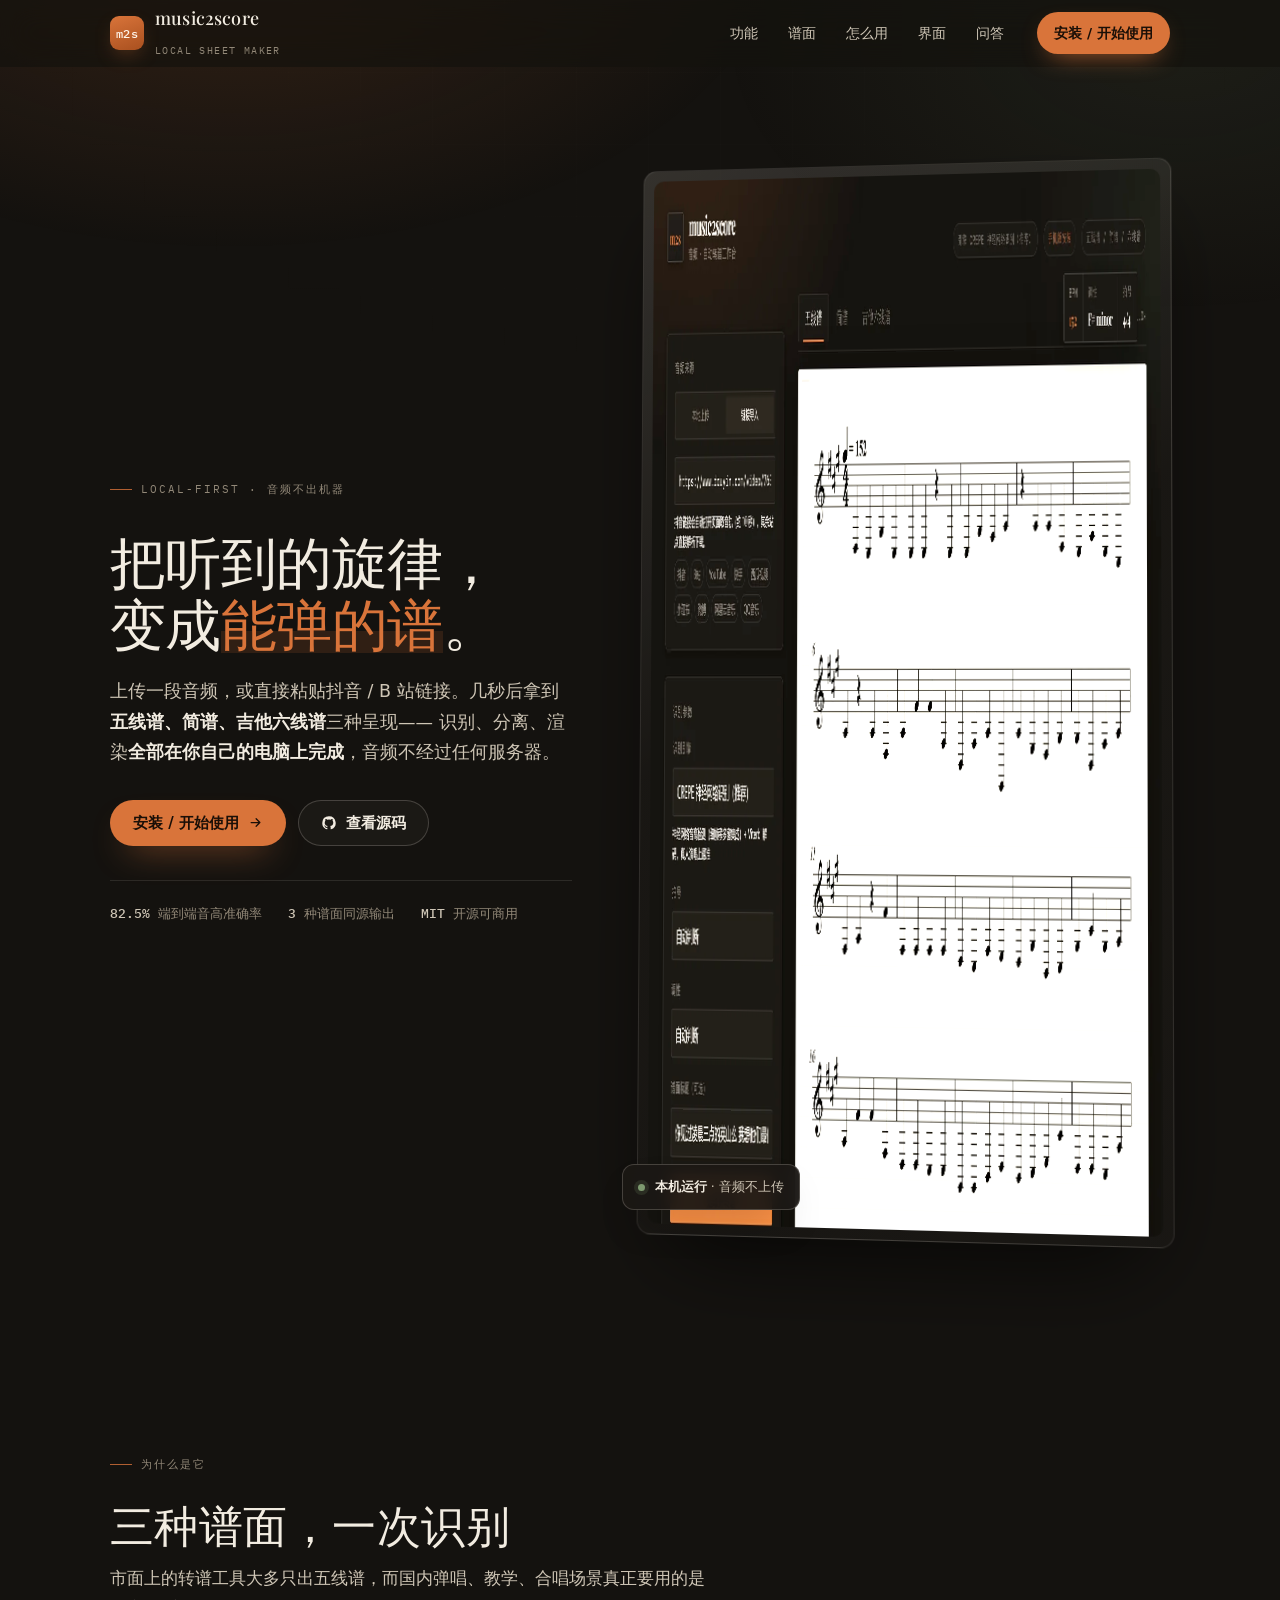
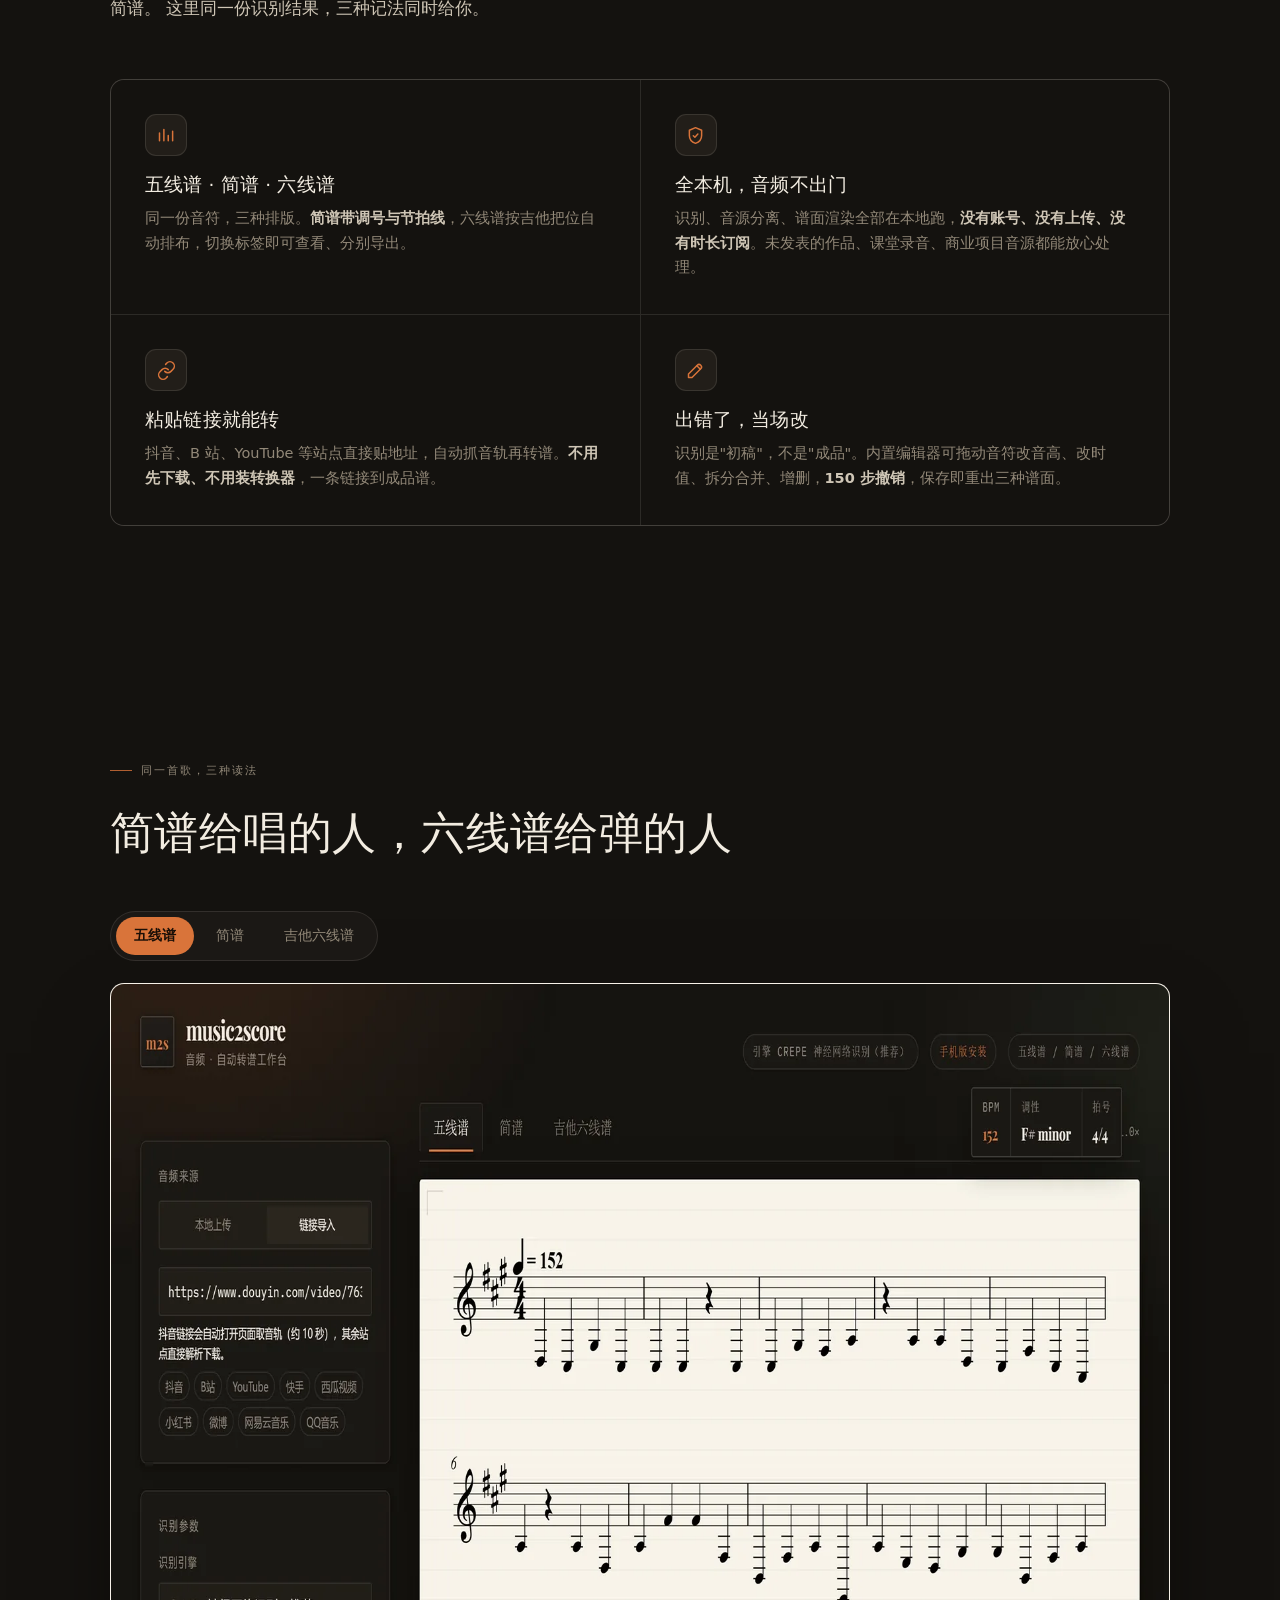
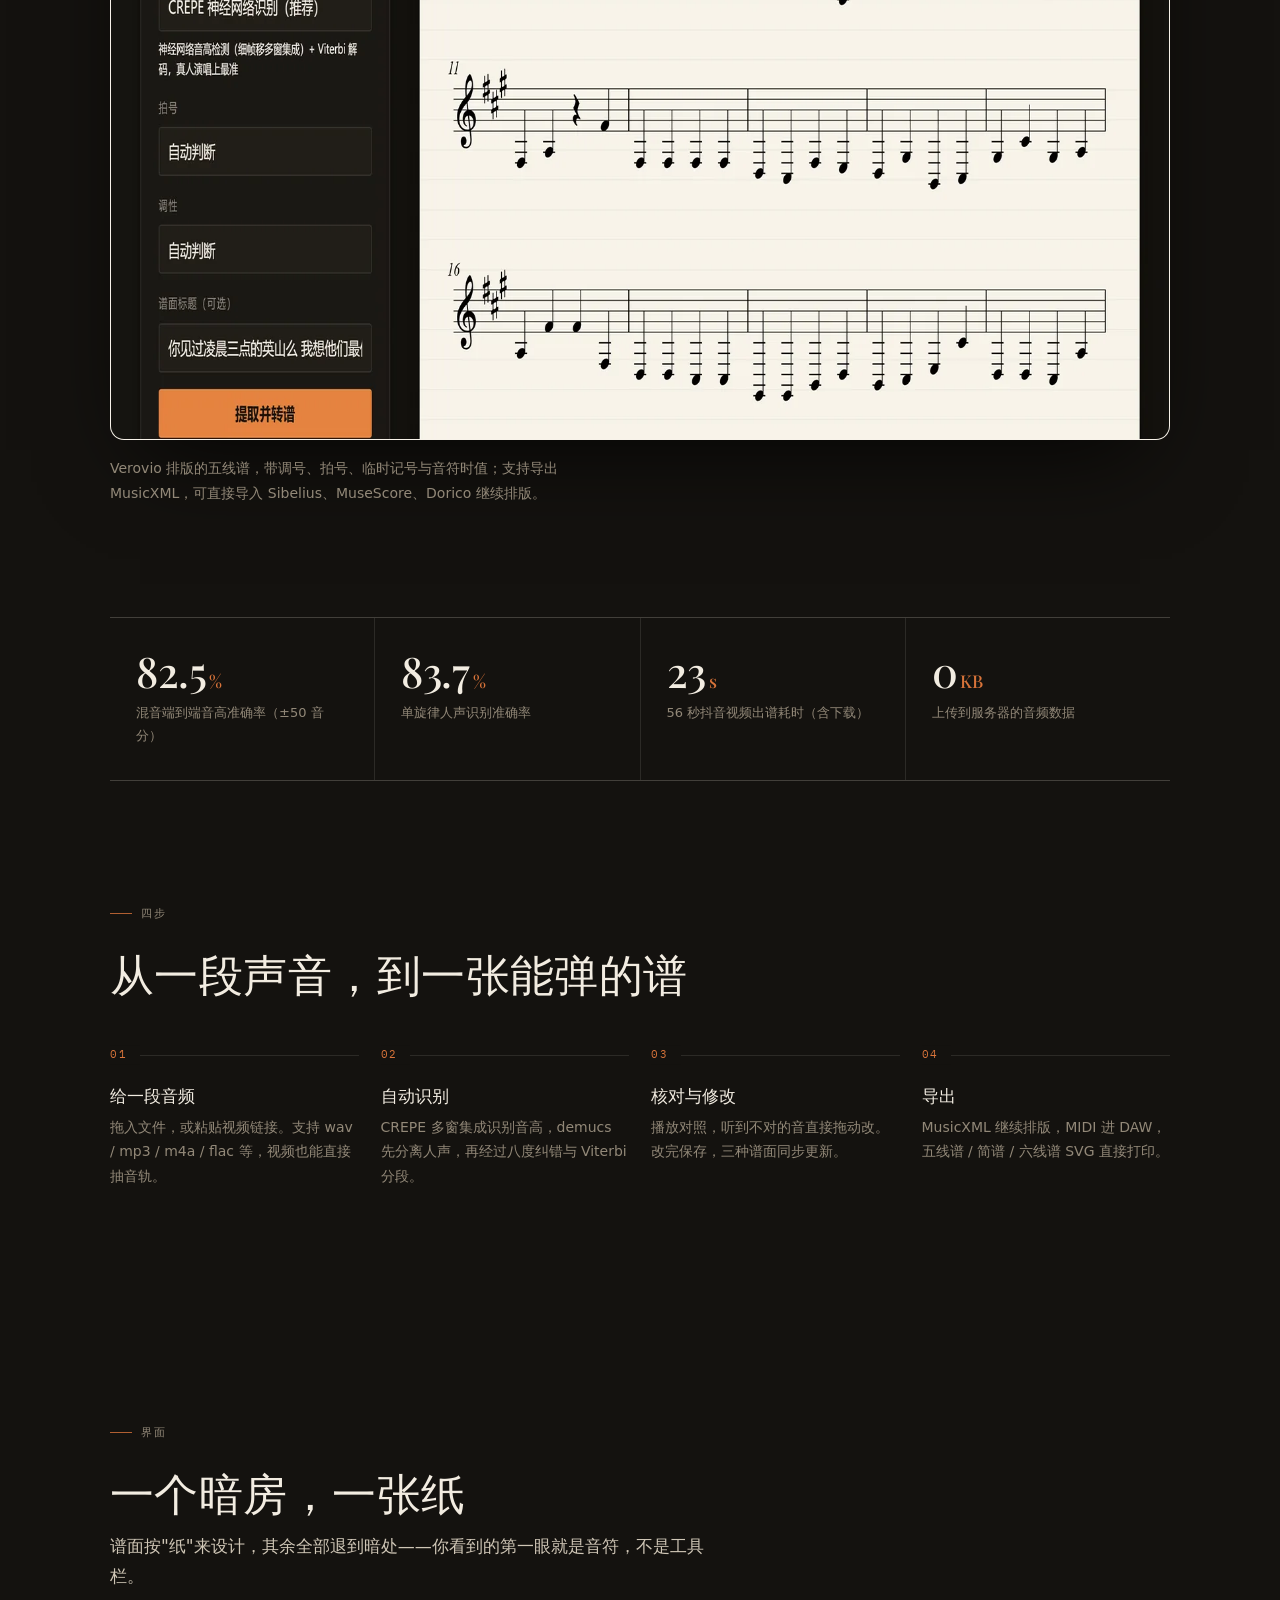
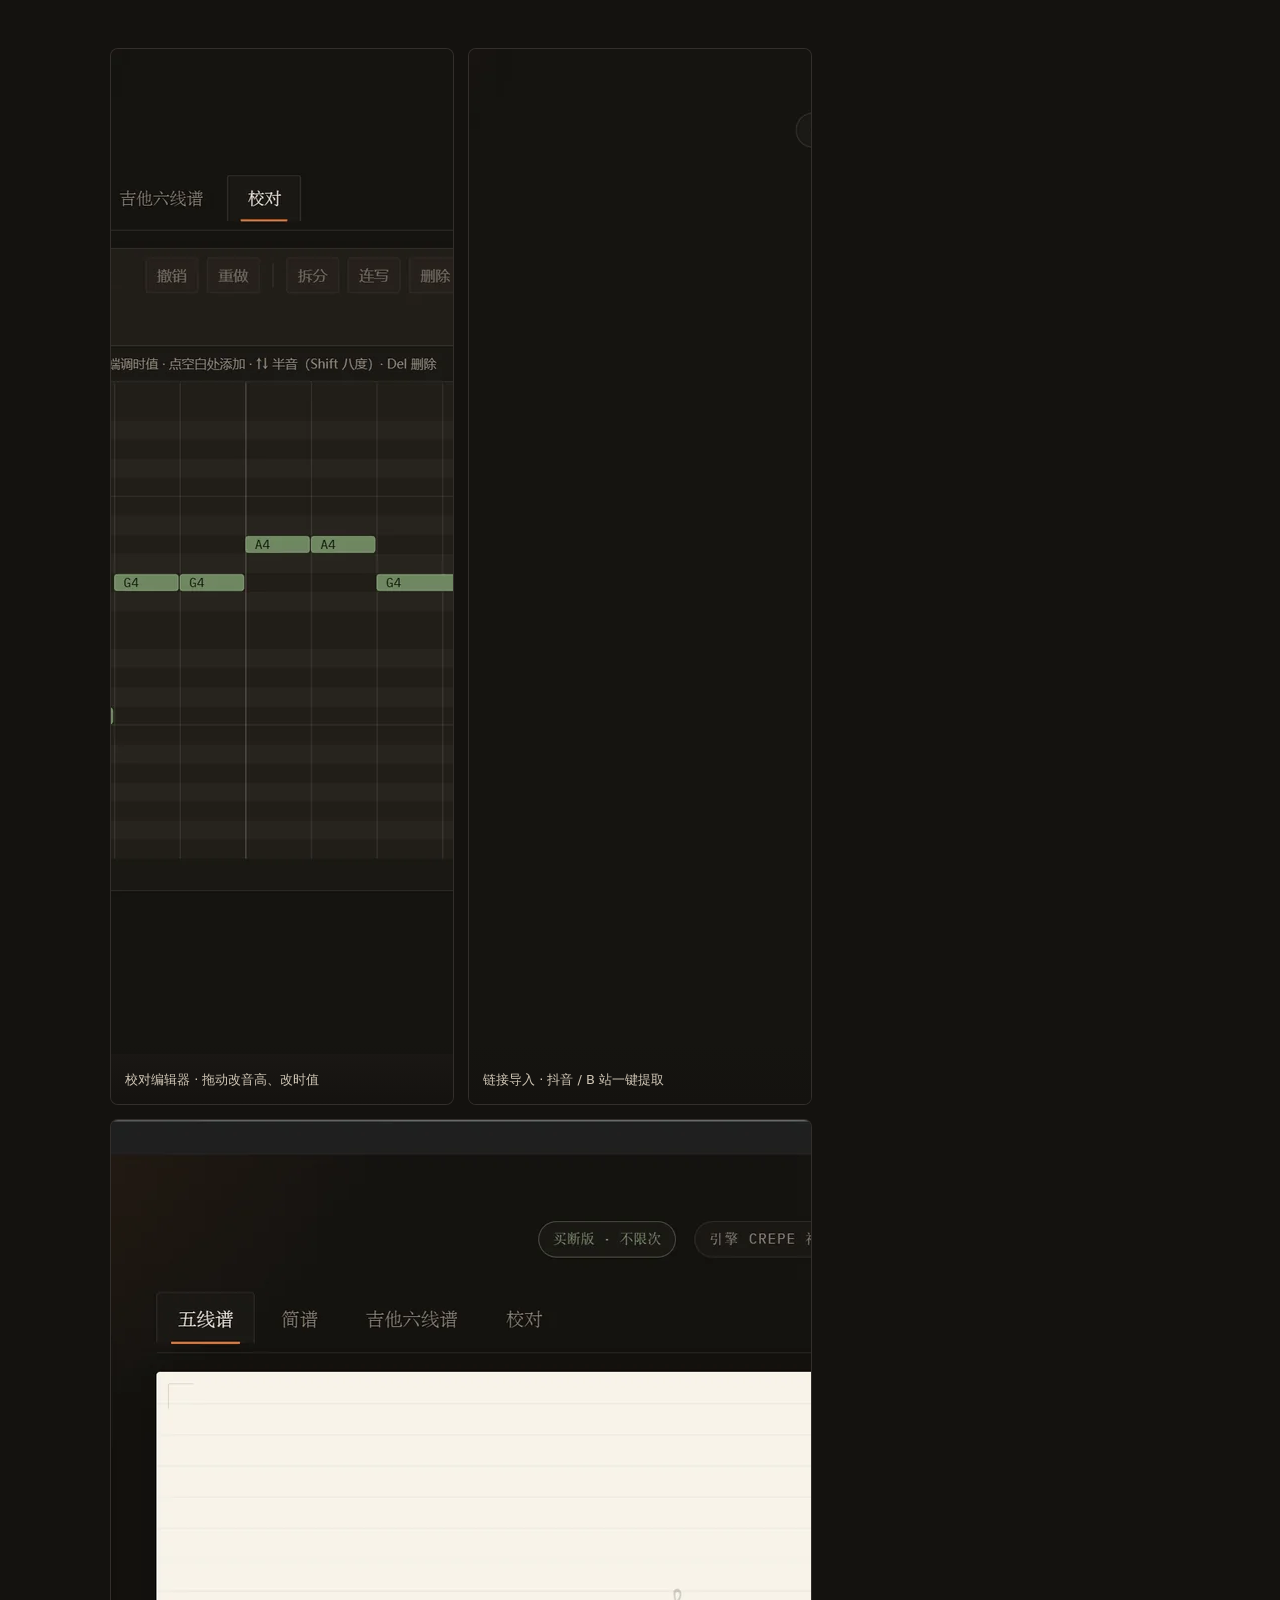
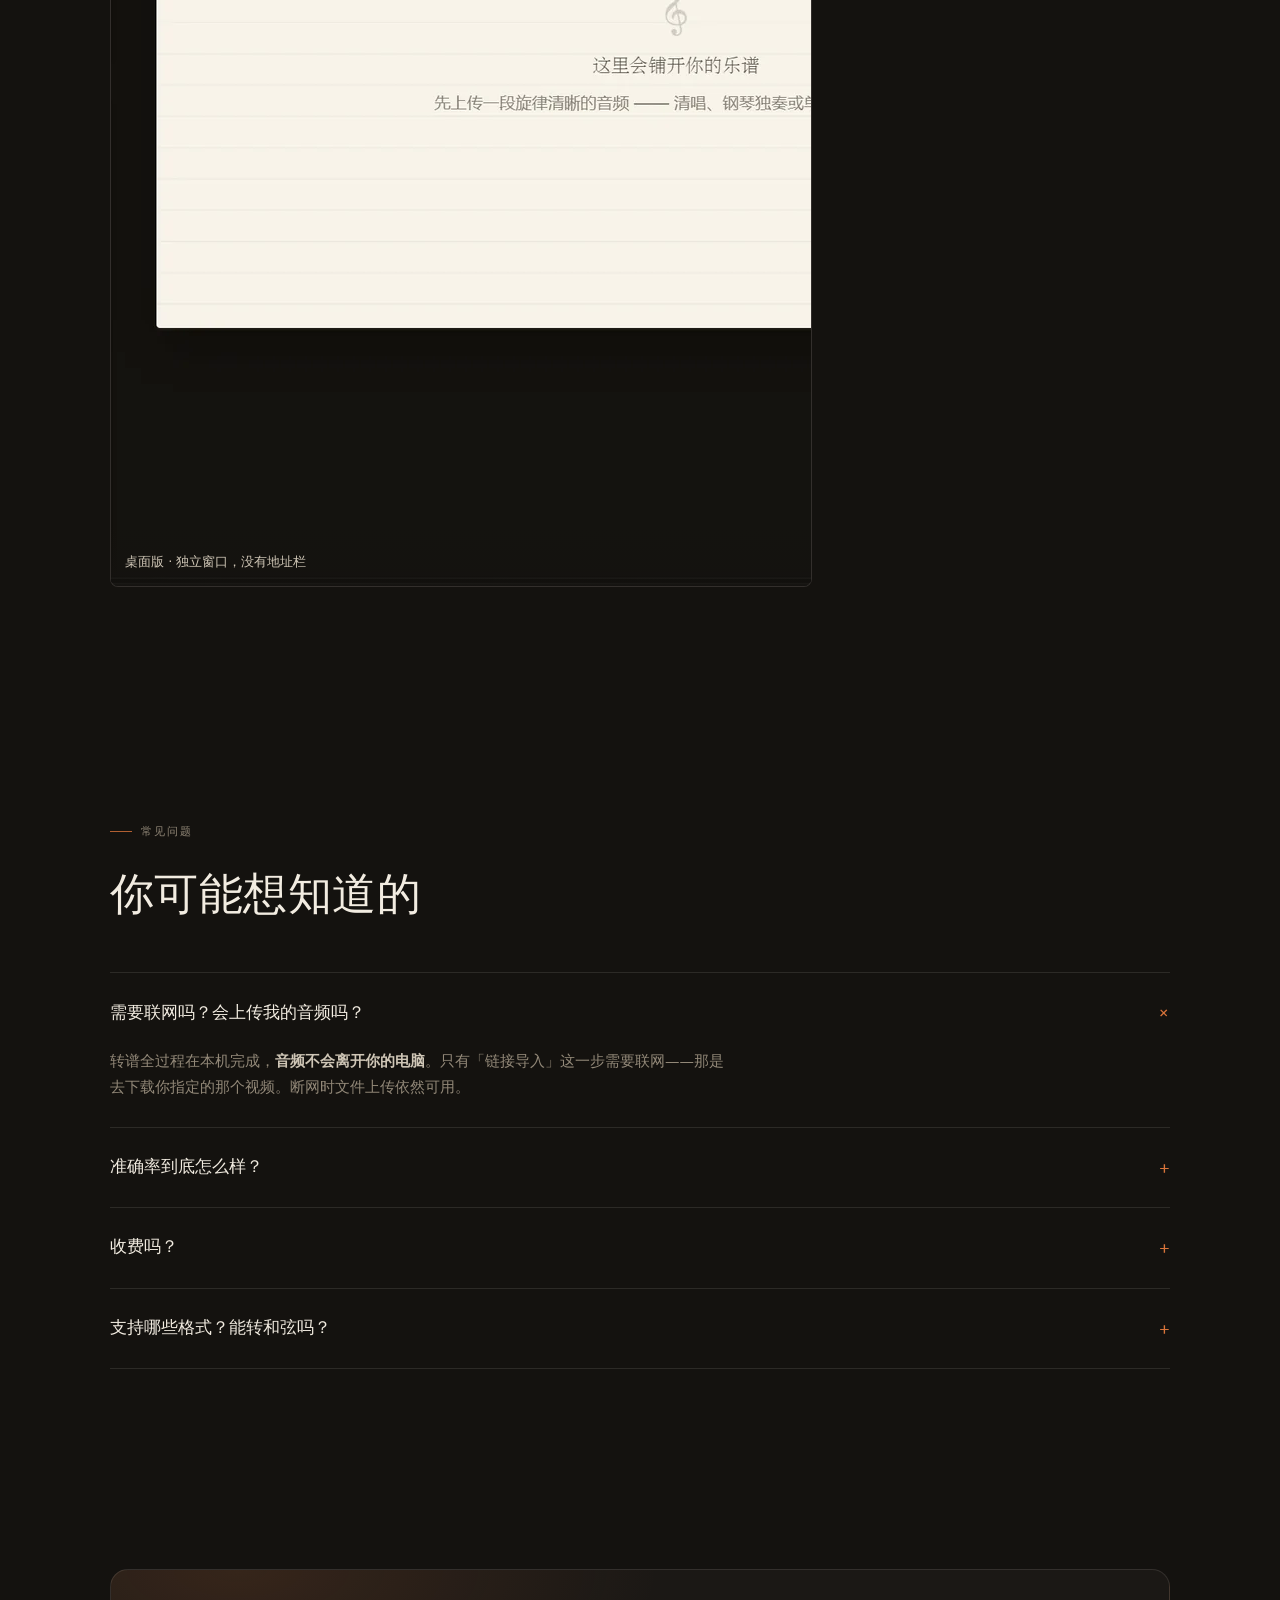
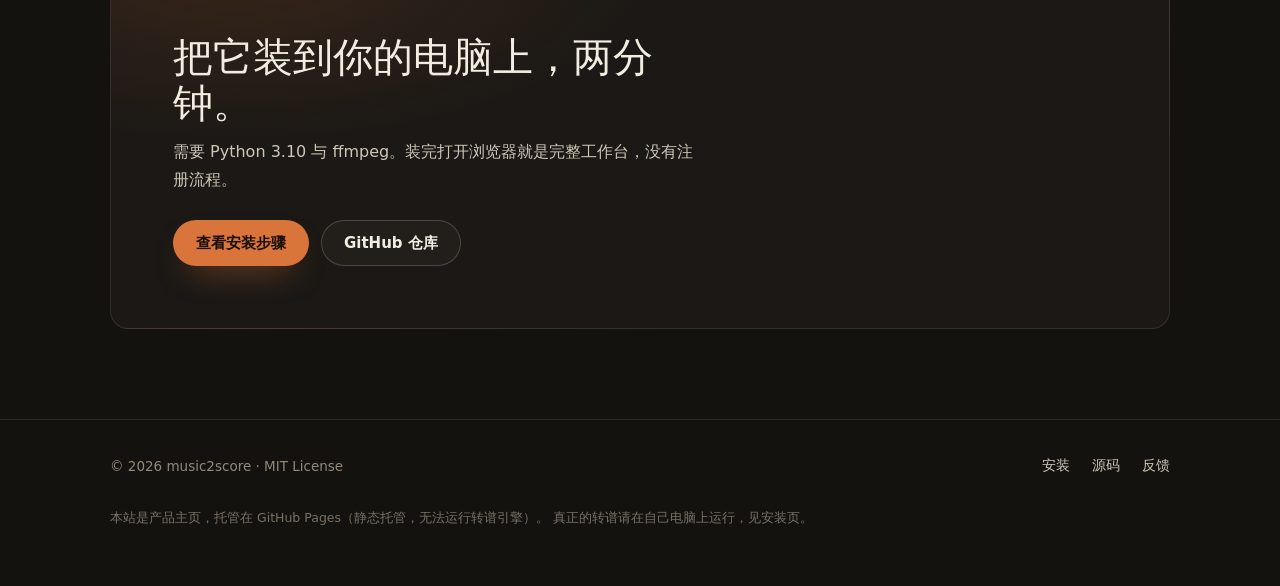
==== docs/index.html @ f0261a71 "站点改由 Pages 分支模式部署（main + /docs），移除 Actions 工作流" ====
<!DOCTYPE html>
<html lang="zh-CN">
<head>
<meta charset="UTF-8">
<meta name="viewport" content="width=device-width, initial-scale=1, viewport-fit=cover">
<title>music2score · 把听到的旋律，变成能弹的谱</title>
<meta name="description" content="上传一段音频或粘贴视频链接，自动生成五线谱、简谱、吉他六线谱。识别、分离、渲染全部在本机完成，音频不上传。">
<meta name="theme-color" content="#14120f">
<meta property="og:type" content="website">
<meta property="og:title" content="music2score · 把听到的旋律，变成能弹的谱">
<meta property="og:description" content="上传音频或粘贴链接，自动生成五线谱 / 简谱 / 吉他六线谱。全本地运行，音频不上传。">
<meta property="og:image" content="shots/staff.webp">
<link rel="canonical" href="https://sy666520.github.io/M2S/">
<link rel="icon" href="icons/icon.svg" type="image/svg+xml">
<link rel="apple-touch-icon" href="icons/apple-touch-icon.png">
<link rel="stylesheet" href="styles/site.css">
</head>
<body>

<header class="nav" id="nav">
  <div class="wrap nav-inner">
    <a class="brand" href="./">
      <span class="brand-mark">m2s</span>
      <span>
        <span class="brand-name">music2score</span><br>
        <span class="brand-tag">local sheet maker</span>
      </span>
    </a>
    <nav class="nav-links" id="navLinks" aria-label="主导航">
      <a href="#features">功能</a>
      <a href="#look">谱面</a>
      <a href="#how">怎么用</a>
      <a href="#gallery">界面</a>
      <a href="#faq">问答</a>
    </nav>
    <a class="nav-cta" href="install.html">安装 / 开始使用</a>
    <button class="nav-toggle" id="navToggle" type="button" aria-label="展开菜单" aria-expanded="false" aria-controls="navLinks">
      <svg width="18" height="18" viewBox="0 0 24 24" fill="none" stroke="currentColor" stroke-width="1.8" stroke-linecap="round">
        <path d="M4 7h16M4 12h16M4 17h16"/>
      </svg>
    </button>
  </div>
</header>

<main>

  <!-- ================= Hero ================= -->
  <section class="hero">
    <div class="wrap hero-grid">
      <div>
        <p class="kicker reveal">Local-first · 音频不出机器</p>
        <h1 class="hero-title reveal" data-delay="1">把听到的旋律，<br>变成<em>能弹的谱</em>。</h1>
        <p class="hero-lead reveal" data-delay="2">
          上传一段音频，或直接粘贴抖音 / B 站链接。几秒后拿到
          <strong>五线谱、简谱、吉他六线谱</strong>三种呈现——
          识别、分离、渲染<strong>全部在你自己的电脑上完成</strong>，音频不经过任何服务器。
        </p>
        <div class="hero-actions reveal" data-delay="3">
          <a class="btn btn-solid" href="install.html">
            安装 / 开始使用
            <svg width="15" height="15" viewBox="0 0 24 24" fill="none" stroke="currentColor" stroke-width="2" stroke-linecap="round" stroke-linejoin="round"><path d="M5 12h14M13 6l6 6-6 6"/></svg>
          </a>
          <a class="btn btn-ghost" href="https://github.com/sy666520/M2S" target="_blank" rel="noopener">
            <svg width="16" height="16" viewBox="0 0 24 24" fill="currentColor" aria-hidden="true"><path d="M12 2a10 10 0 0 0-3.16 19.49c.5.09.68-.22.68-.48v-1.7c-2.78.6-3.37-1.34-3.37-1.34-.45-1.16-1.11-1.47-1.11-1.47-.91-.62.07-.61.07-.61 1 .07 1.53 1.03 1.53 1.03.89 1.53 2.34 1.09 2.91.83.09-.65.35-1.09.63-1.34-2.22-.25-4.56-1.11-4.56-4.95 0-1.09.39-1.99 1.03-2.69-.1-.25-.45-1.27.1-2.65 0 0 .84-.27 2.75 1.03a9.5 9.5 0 0 1 5 0c1.91-1.3 2.75-1.03 2.75-1.03.55 1.38.2 2.4.1 2.65.64.7 1.03 1.6 1.03 2.69 0 3.85-2.34 4.7-4.57 4.95.36.31.68.92.68 1.85v2.74c0 .27.18.58.69.48A10 10 0 0 0 12 2Z"/></svg>
            查看源码
          </a>
        </div>
        <div class="hero-facts reveal" data-delay="4">
          <span><b>82.5%</b> 端到端音高准确率</span>
          <span><b>3</b> 种谱面同源输出</span>
          <span><b>MIT</b> 开源可商用</span>
        </div>
      </div>

      <div class="hero-visual reveal" data-delay="2">
        <div class="shot-frame">
          <img src="shots/staff.webp" width="1600" height="1055" alt="music2score 工作台：左侧上传区，右侧生成好的五线谱" fetchpriority="high">
        </div>
        <div class="hero-badge"><i></i><span><b>本机运行</b> · 音频不上传</span></div>
      </div>
    </div>
  </section>

  <!-- ================= 特性 ================= -->
  <section class="section" id="features">
    <div class="wrap">
      <div class="section-head reveal">
        <p class="kicker">为什么是它</p>
        <h2 class="section-title">三种谱面，一次识别</h2>
        <p class="section-sub">
          市面上的转谱工具大多只出五线谱，而国内弹唱、教学、合唱场景真正要用的是简谱。
          这里同一份识别结果，三种记法同时给你。
        </p>
      </div>

      <div class="features reveal">
        <article class="feature">
          <div class="feature-icon">
            <svg width="21" height="21" viewBox="0 0 24 24" fill="none" stroke="currentColor" stroke-width="1.7" stroke-linecap="round" stroke-linejoin="round">
              <path d="M4 18V9m5 9V5m5 13v-6m5 6V7"/>
            </svg>
          </div>
          <h3>五线谱 · 简谱 · 六线谱</h3>
          <p>同一份音符，三种排版。<strong>简谱带调号与节拍线</strong>，六线谱按吉他把位自动排布，切换标签即可查看、分别导出。</p>
        </article>

        <article class="feature">
          <div class="feature-icon">
            <svg width="21" height="21" viewBox="0 0 24 24" fill="none" stroke="currentColor" stroke-width="1.7" stroke-linecap="round" stroke-linejoin="round">
              <path d="M12 3l7 3v6c0 4.2-2.9 7.6-7 9-4.1-1.4-7-4.8-7-9V6l7-3Z"/><path d="M9.5 12.2l1.8 1.8 3.4-3.6"/>
            </svg>
          </div>
          <h3>全本机，音频不出门</h3>
          <p>识别、音源分离、谱面渲染全部在本地跑，<strong>没有账号、没有上传、没有时长订阅</strong>。未发表的作品、课堂录音、商业项目音源都能放心处理。</p>
        </article>

        <article class="feature">
          <div class="feature-icon">
            <svg width="21" height="21" viewBox="0 0 24 24" fill="none" stroke="currentColor" stroke-width="1.7" stroke-linecap="round" stroke-linejoin="round">
              <path d="M10 13a5 5 0 0 0 7.1 0l2.4-2.4a5 5 0 0 0-7.1-7.1L11 5"/><path d="M14 11a5 5 0 0 0-7.1 0L4.5 13.4a5 5 0 0 0 7.1 7.1L13 19"/>
            </svg>
          </div>
          <h3>粘贴链接就能转</h3>
          <p>抖音、B 站、YouTube 等站点直接贴地址，自动抓音轨再转谱。<strong>不用先下载、不用装转换器</strong>，一条链接到成品谱。</p>
        </article>

        <article class="feature">
          <div class="feature-icon">
            <svg width="21" height="21" viewBox="0 0 24 24" fill="none" stroke="currentColor" stroke-width="1.7" stroke-linecap="round" stroke-linejoin="round">
              <path d="M4 20h4l10-10a2.8 2.8 0 0 0-4-4L4 16v4Z"/><path d="M13.5 6.5l4 4"/>
            </svg>
          </div>
          <h3>出错了，当场改</h3>
          <p>识别是"初稿"，不是"成品"。内置编辑器可拖动音符改音高、改时值、拆分合并、增删，<strong>150 步撤销</strong>，保存即重出三种谱面。</p>
        </article>
      </div>
    </div>
  </section>

  <!-- ================= 谱面展示 ================= -->
  <section class="section" id="look">
    <div class="wrap">
      <div class="section-head reveal">
        <p class="kicker">同一首歌，三种读法</p>
        <h2 class="section-title">简谱给唱的人，六线谱给弹的人</h2>
      </div>

      <div class="reveal">
        <div class="tabs" role="tablist" aria-label="谱面类型">
          <button class="tab" role="tab" id="tab-staff" aria-controls="panel-staff" aria-selected="true">五线谱</button>
          <button class="tab" role="tab" id="tab-jianpu" aria-controls="panel-jianpu" aria-selected="false">简谱</button>
          <button class="tab" role="tab" id="tab-tab" aria-controls="panel-tab" aria-selected="false">吉他六线谱</button>
        </div>

        <div class="panel is-active" id="panel-staff" role="tabpanel" aria-labelledby="tab-staff">
          <div class="paper-shot"><img src="shots/staff.webp" width="1600" height="1055" alt="自动生成的五线谱，带调号、拍号与连音线" loading="lazy"></div>
          <p class="panel-note">Verovio 排版的五线谱，带调号、拍号、临时记号与音符时值；支持导出 MusicXML，可直接导入 Sibelius、MuseScore、Dorico 继续排版。</p>
        </div>

        <div class="panel" id="panel-jianpu" role="tabpanel" aria-labelledby="tab-jianpu">
          <div class="paper-shot"><img src="shots/jianpu.webp" width="1600" height="1055" alt="自动生成的简谱，带调号、拍号与节奏线" loading="lazy"></div>
          <p class="panel-note">简谱按首调记法生成，含调号 <span style="font-family:var(--mono)">1=C</span>、拍号、附点与延音线，A4 直出可打印。</p>
        </div>

        <div class="panel" id="panel-tab" role="tabpanel" aria-labelledby="tab-tab">
          <div class="paper-shot"><img src="shots/tab.webp" width="1600" height="1055" alt="自动生成的吉他六线谱，标注把位与品位" loading="lazy"></div>
          <p class="panel-note">六线谱按吉他把位自动排布，标出品丝数字与换把位置，弹唱伴奏可以直接照着弹。</p>
        </div>
      </div>
    </div>
  </section>

  <!-- ================= 数据 ================= -->
  <section aria-label="实测数据">
    <div class="wrap">
      <div class="stats reveal">
        <div class="stat">
          <div class="stat-num">82.5<small>%</small></div>
          <div class="stat-label">混音端到端音高准确率（±50 音分）</div>
        </div>
        <div class="stat">
          <div class="stat-num">83.7<small>%</small></div>
          <div class="stat-label">单旋律人声识别准确率</div>
        </div>
        <div class="stat">
          <div class="stat-num">23<small>s</small></div>
          <div class="stat-label">56 秒抖音视频出谱耗时（含下载）</div>
        </div>
        <div class="stat">
          <div class="stat-num">0<small>KB</small></div>
          <div class="stat-label">上传到服务器的音频数据</div>
        </div>
      </div>
    </div>
  </section>

  <!-- ================= 怎么用 ================= -->
  <section class="section" id="how">
    <div class="wrap">
      <div class="section-head reveal">
        <p class="kicker">四步</p>
        <h2 class="section-title">从一段声音，到一张能弹的谱</h2>
      </div>
      <div class="steps reveal">
        <article class="step">
          <h3>给一段音频</h3>
          <p>拖入文件，或粘贴视频链接。支持 wav / mp3 / m4a / flac 等，视频也能直接抽音轨。</p>
        </article>
        <article class="step">
          <h3>自动识别</h3>
          <p>CREPE 多窗集成识别音高，demucs 先分离人声，再经过八度纠错与 Viterbi 分段。</p>
        </article>
        <article class="step">
          <h3>核对与修改</h3>
          <p>播放对照，听到不对的音直接拖动改。改完保存，三种谱面同步更新。</p>
        </article>
        <article class="step">
          <h3>导出</h3>
          <p>MusicXML 继续排版，MIDI 进 DAW，五线谱 / 简谱 / 六线谱 SVG 直接打印。</p>
        </article>
      </div>
    </div>
  </section>

  <!-- ================= 界面 ================= -->
  <section class="section" id="gallery">
    <div class="wrap">
      <div class="section-head reveal">
        <p class="kicker">界面</p>
        <h2 class="section-title">一个暗房，一张纸</h2>
        <p class="section-sub">谱面按"纸"来设计，其余全部退到暗处——你看到的第一眼就是音符，不是工具栏。</p>
      </div>
      <div class="gallery reveal">
        <figure data-full="shots/editor.webp">
          <img src="shots/editor.webp" width="1600" height="1005" alt="校对编辑器界面" loading="lazy">
          <figcaption>校对编辑器 · 拖动改音高、改时值</figcaption>
        </figure>
        <figure data-full="shots/url.webp">
          <img src="shots/url.webp" width="1600" height="1055" alt="粘贴链接导入面板" loading="lazy">
          <figcaption>链接导入 · 抖音 / B 站一键提取</figcaption>
        </figure>
        <figure class="wide" data-full="shots/desktop.webp">
          <img src="shots/desktop.webp" width="1600" height="1066" alt="桌面版窗口" loading="lazy">
          <figcaption>桌面版 · 独立窗口，没有地址栏</figcaption>
        </figure>
      </div>
    </div>
  </section>

  <!-- ================= 问答 ================= -->
  <section class="section" id="faq">
    <div class="wrap">
      <div class="section-head reveal">
        <p class="kicker">常见问题</p>
        <h2 class="section-title">你可能想知道的</h2>
      </div>
      <div class="faq reveal">
        <details open>
          <summary>需要联网吗？会上传我的音频吗？</summary>
          <div class="answer">转谱全过程在本机完成，<strong>音频不会离开你的电脑</strong>。只有「链接导入」这一步需要联网——那是去下载你指定的那个视频。断网时文件上传依然可用。</div>
        </details>
        <details>
          <summary>准确率到底怎么样？</summary>
          <div class="answer">在 MIR-1K 子集上，单旋律人声 ±50 音分准确率 <strong>83.7%</strong>，带伴奏的混音端到端 <strong>82.5%</strong>。这个水平属于"十分钟改完能用"，不是"一键出完美成品"——所以内置了校对编辑器。</div>
        </details>
        <details>
          <summary>收费吗？</summary>
          <div class="answer">当前<strong>完全免费、无账号、无次数限制</strong>。代码以 MIT 协议开源，商用、二次开发、闭源分发都可以。将来可能加入可选的买断授权，但免费额度会保留。</div>
        </details>
        <details>
          <summary>支持哪些格式？能转和弦吗？</summary>
          <div class="answer">输入支持 wav / mp3 / m4a / aac / flac / ogg / opus / wma / aiff，视频文件会自动抽音轨。输出为 MusicXML、MIDI、SVG。目前只识别<strong>单声部旋律</strong>，不做和弦与多声部拆解。</div>
        </details>
      </div>
    </div>
  </section>

  <!-- ================= 收尾 ================= -->
  <div class="wrap">
    <section class="closing reveal">
      <h2>把它装到你的电脑上，两分钟。</h2>
      <p>需要 Python 3.10 与 ffmpeg。装完打开浏览器就是完整工作台，没有注册流程。</p>
      <div class="closing-actions">
        <a class="btn btn-solid" href="install.html">查看安装步骤</a>
        <a class="btn btn-ghost" href="https://github.com/sy666520/M2S" target="_blank" rel="noopener">GitHub 仓库</a>
      </div>
    </section>
  </div>

</main>

<footer class="footer">
  <div class="wrap footer-inner">
    <div>© <span id="year">2026</span> music2score · MIT License</div>
    <nav class="footer-links" aria-label="页脚链接">
      <a href="install.html">安装</a>
      <a href="https://github.com/sy666520/M2S" target="_blank" rel="noopener">源码</a>
      <a href="https://github.com/sy666520/M2S/issues" target="_blank" rel="noopener">反馈</a>
    </nav>
    <p class="footer-note">
      本站是产品主页，托管在 GitHub Pages（静态托管，无法运行转谱引擎）。
      真正的转谱请在自己电脑上运行，见安装页。
    </p>
  </div>
</footer>

<div class="lightbox" id="lightbox" role="dialog" aria-modal="true" aria-label="查看大图">
  <button class="lightbox-close" id="lightboxClose" type="button" aria-label="关闭">×</button>
  <img id="lightboxImg" src="" alt="">
</div>

<script src="scripts/site.js"></script>
</body>
</html>
---- docs/styles/site.css ----
/* ============================================================
   music2score · 产品站点
   语言：暖黑"暗房" + 米白"纸张"，唯一强调色朱砂琥珀。
   只用于 site/ 下的静态页面，与应用内 CSS 解耦。
   ============================================================ */

@font-face {
  font-family: "Playfair Display";
  font-style: normal;
  font-weight: 500;
  font-display: swap;
  src: url("../fonts/playfair-latin.woff2") format("woff2");
  unicode-range: U+0000-00FF, U+0131, U+0152-0153, U+02BB-02BC, U+02C6, U+02DA, U+02DC,
    U+0304, U+0308, U+0329, U+2000-206F, U+20AC, U+2122, U+2191, U+2193, U+2212, U+2215, U+FEFF, U+FFFD;
}
@font-face {
  font-family: "IBM Plex Mono";
  font-style: normal;
  font-weight: 400;
  font-display: swap;
  src: url("../fonts/plex-400.woff2") format("woff2");
  unicode-range: U+0000-00FF, U+0131, U+0152-0153, U+02BB-02BC, U+02C6, U+02DA, U+02DC,
    U+0304, U+0308, U+0329, U+2000-206F, U+20AC, U+2122, U+2191, U+2193, U+2212, U+2215, U+FEFF, U+FFFD;
}
@font-face {
  font-family: "IBM Plex Mono";
  font-style: normal;
  font-weight: 500;
  font-display: swap;
  src: url("../fonts/plex-500.woff2") format("woff2");
  unicode-range: U+0000-00FF, U+0131, U+0152-0153, U+02BB-02BC, U+02C6, U+02DA, U+02DC,
    U+0304, U+0308, U+0329, U+2000-206F, U+20AC, U+2122, U+2191, U+2193, U+2212, U+2215, U+FEFF, U+FFFD;
}

:root {
  --bg: #14120f;
  --surface: #1b1815;
  --surface-2: #221e19;
  --surface-3: #2b2620;
  --text: #f2ece1;
  --text-dim: #cfc6b6;
  --muted: #928878;
  --border: rgba(242, 236, 225, 0.11);
  --border-strong: rgba(242, 236, 225, 0.2);
  --paper: #f7f3e9;
  --paper-edge: #e8e1d1;
  --ink: #211e18;
  --ink-soft: #5d564a;
  --accent: #d9743a;
  --accent-soft: rgba(217, 116, 58, 0.14);
  --ok: #7d9a6f;

  --display: "Playfair Display", "Songti SC", "STSong", "SimSun", Georgia, serif;
  --body: "PingFang SC", "HarmonyOS Sans SC", "Microsoft YaHei", "Hiragino Sans GB",
    "Source Han Sans SC", "Noto Sans CJK SC", system-ui, sans-serif;
  --mono: "IBM Plex Mono", "JetBrains Mono", "Cascadia Mono", Consolas, monospace;

  --wrap: 1140px;
  --gut: clamp(20px, 5vw, 40px);
  --radius: 14px;
  --radius-sm: 8px;
  --shadow-lg: 0 40px 90px -30px rgba(0, 0, 0, 0.75);
  --ease: cubic-bezier(0.22, 0.7, 0.28, 1);
}

* { box-sizing: border-box; }

html {
  scroll-behavior: smooth;
  -webkit-text-size-adjust: 100%;
}

body {
  margin: 0;
  background: var(--bg);
  color: var(--text);
  font-family: var(--body);
  font-size: 16px;
  line-height: 1.75;
  -webkit-font-smoothing: antialiased;
  overflow-x: hidden;
}

/* 暗房里的一点光：顶部暖色光晕 + 极细网格 */
body::before {
  content: "";
  position: fixed;
  inset: 0;
  pointer-events: none;
  z-index: 0;
  background:
    radial-gradient(900px 520px at 18% -8%, rgba(217, 116, 58, 0.16), transparent 62%),
    radial-gradient(760px 460px at 92% 4%, rgba(125, 154, 111, 0.09), transparent 60%);
}
body::after {
  content: "";
  position: fixed;
  inset: 0;
  pointer-events: none;
  z-index: 0;
  opacity: 0.5;
  background-image:
    linear-gradient(to right, rgba(242, 236, 225, 0.028) 1px, transparent 1px),
    linear-gradient(to bottom, rgba(242, 236, 225, 0.028) 1px, transparent 1px);
  background-size: 72px 72px;
  mask-image: radial-gradient(60% 50% at 50% 0%, #000 0%, transparent 100%);
  -webkit-mask-image: radial-gradient(60% 50% at 50% 0%, #000 0%, transparent 100%);
}

img { max-width: 100%; display: block; }
a { color: inherit; text-decoration: none; }

.wrap {
  position: relative;
  z-index: 1;
  width: 100%;
  max-width: var(--wrap);
  margin: 0 auto;
  padding: 0 var(--gut);
}

/* ------------------------------------------------ 导航 */

.nav {
  position: sticky;
  top: 0;
  z-index: 50;
  backdrop-filter: blur(16px) saturate(140%);
  -webkit-backdrop-filter: blur(16px) saturate(140%);
  background: rgba(20, 18, 15, 0.72);
  border-bottom: 1px solid transparent;
  transition: border-color 0.3s var(--ease), background 0.3s var(--ease);
}
.nav.is-stuck {
  border-bottom-color: var(--border);
  background: rgba(20, 18, 15, 0.9);
}
.nav-inner {
  display: flex;
  align-items: center;
  gap: 20px;
  height: 66px;
}
.brand {
  display: flex;
  align-items: center;
  gap: 11px;
  flex-shrink: 0;
}
.brand-mark {
  display: grid;
  place-items: center;
  width: 34px;
  height: 34px;
  border-radius: 9px;
  background: linear-gradient(160deg, var(--accent), #a9501f);
  color: #fff6ec;
  font-family: var(--mono);
  font-size: 12px;
  font-weight: 500;
  letter-spacing: 0.04em;
  box-shadow: 0 8px 22px -10px rgba(217, 116, 58, 0.9);
}
.brand-name {
  font-family: var(--display);
  font-size: 18px;
  letter-spacing: 0.01em;
}
.brand-tag {
  font-family: var(--mono);
  font-size: 10px;
  color: var(--muted);
  letter-spacing: 0.14em;
  text-transform: uppercase;
}

.nav-links {
  display: flex;
  gap: 4px;
  margin-left: auto;
}
.nav-links a {
  padding: 8px 13px;
  border-radius: 999px;
  font-size: 14px;
  color: var(--text-dim);
  transition: color 0.2s, background 0.2s;
}
.nav-links a:hover { color: var(--text); background: rgba(242, 236, 225, 0.06); }

.nav-cta {
  display: inline-flex;
  align-items: center;
  gap: 7px;
  padding: 9px 17px;
  border-radius: 999px;
  background: var(--accent);
  color: #1a0f07;
  font-size: 14px;
  font-weight: 600;
  box-shadow: 0 10px 26px -12px rgba(217, 116, 58, 0.95);
  transition: transform 0.2s var(--ease), box-shadow 0.2s;
}
.nav-cta:hover { transform: translateY(-1px); box-shadow: 0 14px 30px -12px rgba(217, 116, 58, 1); }

.nav-toggle {
  display: none;
  margin-left: auto;
  width: 44px;
  height: 44px;
  border: 1px solid var(--border);
  border-radius: 10px;
  background: transparent;
  color: var(--text);
  cursor: pointer;
}

/* ------------------------------------------------ 通用排版 */

.kicker {
  display: inline-flex;
  align-items: center;
  gap: 9px;
  font-family: var(--mono);
  font-size: 11px;
  letter-spacing: 0.18em;
  text-transform: uppercase;
  color: var(--muted);
}
.kicker::before {
  content: "";
  width: 22px;
  height: 1px;
  background: var(--accent);
  opacity: 0.8;
}

h1, h2, h3 { font-weight: 500; margin: 0; line-height: 1.15; }

.section-title {
  font-family: var(--display);
  font-size: clamp(28px, 4.4vw, 44px);
  letter-spacing: 0.01em;
  margin: 14px 0 0;
}
.section-sub {
  margin: 14px 0 0;
  max-width: 56ch;
  color: var(--text-dim);
  font-size: clamp(15px, 1.6vw, 17px);
}

.section { padding: clamp(64px, 10vw, 112px) 0; position: relative; }
.section-head { margin-bottom: clamp(32px, 5vw, 56px); }

/* ------------------------------------------------ Hero */

.hero {
  position: relative;
  padding: clamp(48px, 8vw, 92px) 0 clamp(56px, 8vw, 96px);
}
.hero-grid {
  display: grid;
  grid-template-columns: minmax(0, 1.02fr) minmax(0, 1.18fr);
  gap: clamp(28px, 5vw, 64px);
  align-items: center;
}
.hero-title {
  font-family: var(--display);
  font-size: clamp(36px, 5vw, 56px);
  line-height: 1.12;
  letter-spacing: -0.01em;
  margin: 18px 0 0;
  text-wrap: balance;
}
.hero-title em {
  font-style: normal;
  color: var(--accent);
  position: relative;
}
.hero-title em::after {
  content: "";
  position: absolute;
  left: 0;
  right: 0;
  bottom: 0.12em;
  height: 0.38em;
  background: var(--accent-soft);
  z-index: -1;
}
.hero-lead {
  margin: 22px 0 0;
  font-size: clamp(15px, 1.7vw, 17.5px);
  color: var(--text-dim);
  max-width: 46ch;
}
.hero-lead strong { color: var(--text); font-weight: 600; }

.hero-actions {
  display: flex;
  flex-wrap: wrap;
  gap: 12px;
  margin-top: 32px;
}
.btn {
  display: inline-flex;
  align-items: center;
  justify-content: center;
  gap: 9px;
  min-height: 46px;
  padding: 0 22px;
  border-radius: 999px;
  font-size: 15px;
  font-weight: 600;
  border: 1px solid transparent;
  cursor: pointer;
  transition: transform 0.2s var(--ease), background 0.2s, border-color 0.2s, box-shadow 0.2s;
  font-family: inherit;
}
.btn-solid {
  background: var(--accent);
  color: #1a0f07;
  box-shadow: 0 16px 34px -18px rgba(217, 116, 58, 1);
}
.btn-solid:hover { transform: translateY(-2px); }
.btn-ghost {
  border-color: var(--border-strong);
  color: var(--text);
  background: rgba(242, 236, 225, 0.03);
}
.btn-ghost:hover { background: rgba(242, 236, 225, 0.08); border-color: var(--text-dim); }
.btn-sm { min-height: 38px; padding: 0 15px; font-size: 13.5px; }

.hero-facts {
  display: flex;
  flex-wrap: wrap;
  gap: 10px 26px;
  margin-top: 34px;
  padding-top: 22px;
  border-top: 1px solid var(--border);
  font-size: 13px;
  color: var(--muted);
}
.hero-facts span { display: inline-flex; align-items: center; gap: 8px; }
.hero-facts b {
  font-family: var(--mono);
  font-weight: 500;
  color: var(--text-dim);
}

/* 右侧截图：纸张感卡片 */
.hero-visual { position: relative; }
.shot-frame {
  position: relative;
  border-radius: var(--radius);
  padding: 10px;
  background: linear-gradient(150deg, rgba(242, 236, 225, 0.14), rgba(242, 236, 225, 0.02) 45%);
  border: 1px solid var(--border);
  box-shadow: var(--shadow-lg);
  transform: perspective(1400px) rotateY(-4deg) rotateX(1.5deg);
  transition: transform 0.6s var(--ease);
}
.shot-frame:hover { transform: perspective(1400px) rotateY(0deg) rotateX(0deg); }
.shot-frame img {
  border-radius: 10px;
  width: 100%;
  filter: brightness(1.12) contrast(1.02);
}
.hero-badge {
  position: absolute;
  left: -14px;
  bottom: 26px;
  display: flex;
  align-items: center;
  gap: 10px;
  padding: 11px 15px;
  border-radius: 12px;
  background: rgba(27, 24, 21, 0.94);
  border: 1px solid var(--border-strong);
  box-shadow: 0 20px 40px -20px #000;
  font-size: 12.5px;
  color: var(--text-dim);
  backdrop-filter: blur(8px);
}
.hero-badge i {
  width: 7px;
  height: 7px;
  border-radius: 50%;
  background: var(--ok);
  box-shadow: 0 0 0 4px rgba(125, 154, 111, 0.16);
}
.hero-badge b { color: var(--text); font-weight: 600; }

/* ------------------------------------------------ 特性 */

.features {
  display: grid;
  grid-template-columns: repeat(2, minmax(0, 1fr));
  gap: 1px;
  background: var(--border);
  border: 1px solid var(--border);
  border-radius: var(--radius);
  overflow: hidden;
}
.feature {
  background: var(--bg);
  padding: clamp(24px, 3.4vw, 34px);
  transition: background 0.3s var(--ease);
}
.feature:hover { background: var(--surface); }
.feature-icon {
  width: 42px;
  height: 42px;
  border-radius: 11px;
  display: grid;
  place-items: center;
  background: var(--surface-2);
  border: 1px solid var(--border);
  color: var(--accent);
  margin-bottom: 18px;
}
.feature h3 { font-size: 18.5px; letter-spacing: 0.01em; }
.feature p { margin: 10px 0 0; color: var(--muted); font-size: 14.5px; line-height: 1.72; }
.feature p strong { color: var(--text-dim); font-weight: 600; }

/* ------------------------------------------------ 谱种切换 */

.tabs {
  display: inline-flex;
  gap: 4px;
  padding: 5px;
  border-radius: 999px;
  border: 1px solid var(--border);
  background: var(--surface);
  margin-bottom: 22px;
}
.tab {
  min-height: 38px;
  padding: 0 18px;
  border: 0;
  border-radius: 999px;
  background: transparent;
  color: var(--muted);
  font-family: inherit;
  font-size: 14px;
  cursor: pointer;
  transition: color 0.2s, background 0.2s;
}
.tab:hover { color: var(--text-dim); }
.tab[aria-selected="true"] {
  background: var(--accent);
  color: #1a0f07;
  font-weight: 600;
}
.panel { display: none; }
.panel.is-active { display: block; }
.panel-note {
  margin: 16px 0 0;
  font-size: 14px;
  color: var(--muted);
  max-width: 60ch;
}

/* 纸张样式的截图卡 */
.paper-shot {
  border-radius: var(--radius);
  overflow: hidden;
  border: 1px solid var(--border);
  background: var(--paper);
  box-shadow: var(--shadow-lg);
}
.paper-shot img { width: 100%; }

/* ------------------------------------------------ 步骤 */

.steps {
  display: grid;
  grid-template-columns: repeat(4, minmax(0, 1fr));
  gap: 22px;
  counter-reset: step;
}
.step {
  position: relative;
  padding-top: 26px;
  border-top: 1px solid var(--border);
  counter-increment: step;
}
.step::before {
  content: "0" counter(step);
  position: absolute;
  top: -1px;
  left: 0;
  transform: translateY(-50%);
  padding-right: 12px;
  background: var(--bg);
  font-family: var(--mono);
  font-size: 11px;
  letter-spacing: 0.16em;
  color: var(--accent);
}
.step h3 { font-size: 16.5px; margin-top: 6px; }
.step p { margin: 8px 0 0; font-size: 14px; color: var(--muted); }

/* ------------------------------------------------ 数据条 */

.stats {
  display: grid;
  grid-template-columns: repeat(4, minmax(0, 1fr));
  gap: 1px;
  background: var(--border);
  border-block: 1px solid var(--border);
}
.stat {
  background: var(--bg);
  padding: clamp(22px, 3vw, 32px) clamp(16px, 2.4vw, 26px);
}
.stat-num {
  font-family: var(--display);
  font-size: clamp(30px, 4.2vw, 42px);
  line-height: 1;
  color: var(--text);
  letter-spacing: -0.01em;
}
.stat-num small { font-size: 0.42em; color: var(--accent); margin-left: 3px; }
.stat-label { margin-top: 10px; font-size: 13px; color: var(--muted); }

/* ------------------------------------------------ 截图廊 */

.gallery {
  display: grid;
  grid-template-columns: repeat(3, minmax(0, 1fr));
  gap: 14px;
}
.gallery figure {
  position: relative;
  margin: 0;
  border-radius: var(--radius-sm);
  overflow: hidden;
  border: 1px solid var(--border);
  background: var(--surface);
  cursor: zoom-in;
  transition: transform 0.35s var(--ease), border-color 0.3s;
}
.gallery figure:hover { transform: translateY(-3px); border-color: var(--border-strong); }
.gallery img { width: 100%; aspect-ratio: 16 / 11; object-fit: cover; }
.gallery figcaption {
  position: absolute;
  inset: auto 0 0 0;
  padding: 26px 14px 12px;
  font-size: 13px;
  color: var(--text-dim);
  background: linear-gradient(to top, rgba(20, 18, 15, 0.94), transparent);
}
.gallery figure.wide { grid-column: span 2; }

/* 图片放大 */
.lightbox {
  position: fixed;
  inset: 0;
  z-index: 100;
  display: none;
  place-items: center;
  padding: 4vmin;
  background: rgba(10, 9, 7, 0.94);
  backdrop-filter: blur(6px);
}
.lightbox.is-open { display: grid; }
.lightbox img {
  max-width: 100%;
  max-height: 86vh;
  border-radius: 10px;
  box-shadow: 0 40px 90px -20px #000;
}
.lightbox-close {
  position: absolute;
  top: 18px;
  right: 18px;
  width: 44px;
  height: 44px;
  border-radius: 50%;
  border: 1px solid var(--border-strong);
  background: rgba(27, 24, 21, 0.9);
  color: var(--text);
  font-size: 20px;
  cursor: pointer;
}

/* ------------------------------------------------ 问答 */

.faq { border-top: 1px solid var(--border); }
.faq details {
  border-bottom: 1px solid var(--border);
  padding: 4px 0;
}
.faq summary {
  display: flex;
  align-items: center;
  gap: 14px;
  padding: 20px 0;
  cursor: pointer;
  list-style: none;
  font-size: clamp(15px, 1.7vw, 16.5px);
  color: var(--text);
}
.faq summary::-webkit-details-marker { display: none; }
.faq summary::after {
  content: "+";
  margin-left: auto;
  font-family: var(--mono);
  color: var(--accent);
  font-size: 18px;
  transition: transform 0.25s var(--ease);
}
.faq details[open] summary::after { transform: rotate(45deg); }
.faq .answer {
  padding: 0 0 22px;
  max-width: 68ch;
  color: var(--muted);
  font-size: 14.5px;
  line-height: 1.78;
}
.faq .answer strong { color: var(--text-dim); }

/* ------------------------------------------------ 收尾 CTA */

.closing {
  position: relative;
  margin: clamp(48px, 8vw, 88px) 0 0;
  padding: clamp(34px, 6vw, 62px);
  border-radius: 18px;
  border: 1px solid var(--border);
  background:
    radial-gradient(620px 260px at 12% 0%, rgba(217, 116, 58, 0.14), transparent 68%),
    var(--surface);
  overflow: hidden;
}
.closing h2 {
  font-family: var(--display);
  font-size: clamp(26px, 4vw, 40px);
  max-width: 20ch;
}
.closing p { color: var(--text-dim); margin: 14px 0 26px; max-width: 52ch; }
.closing-actions { display: flex; flex-wrap: wrap; gap: 12px; }

/* ------------------------------------------------ 页脚 */

.footer {
  margin-top: clamp(56px, 8vw, 90px);
  padding: 34px 0 44px;
  border-top: 1px solid var(--border);
  font-size: 13.5px;
  color: var(--muted);
}
.footer-inner {
  display: flex;
  flex-wrap: wrap;
  gap: 16px 30px;
  align-items: center;
  justify-content: space-between;
}
.footer a { color: var(--text-dim); border-bottom: 1px solid transparent; }
.footer a:hover { border-bottom-color: var(--accent); color: var(--text); }
.footer-links { display: flex; gap: 22px; flex-wrap: wrap; }
.footer-note { flex-basis: 100%; font-size: 12.5px; color: rgba(146, 136, 120, 0.8); }

/* ------------------------------------------------ 安装页 */

.install-hero { padding: clamp(40px, 6vw, 72px) 0 clamp(24px, 4vw, 36px); }
.install-hero h1 {
  font-family: var(--display);
  font-size: clamp(32px, 5.4vw, 54px);
  line-height: 1.08;
  margin: 16px 0 0;
}
.install-hero p { margin: 18px 0 0; color: var(--text-dim); max-width: 58ch; }

.platform-tabs {
  display: flex;
  flex-wrap: wrap;
  gap: 8px;
  padding: 6px;
  border: 1px solid var(--border);
  border-radius: 14px;
  background: var(--surface);
  margin: clamp(26px, 4vw, 44px) 0 0;
}
.ptab {
  display: inline-flex;
  align-items: center;
  gap: 9px;
  min-height: 44px;
  padding: 0 17px;
  border: 0;
  border-radius: 10px;
  background: transparent;
  color: var(--muted);
  font-family: inherit;
  font-size: 14.5px;
  cursor: pointer;
  transition: background 0.2s, color 0.2s;
}
.ptab:hover { color: var(--text-dim); background: rgba(242, 236, 225, 0.04); }
.ptab[aria-selected="true"] { background: var(--surface-3); color: var(--text); font-weight: 600; }
.ptab svg { width: 17px; height: 17px; }

.plat-panel { display: none; padding-top: clamp(26px, 4vw, 40px); }
.plat-panel.is-active { display: block; }

.plat-grid {
  display: grid;
  grid-template-columns: minmax(0, 1.15fr) minmax(0, 1fr);
  gap: clamp(26px, 5vw, 56px);
  align-items: start;
}

.install-steps { list-style: none; margin: 0; padding: 0; display: grid; gap: 4px; }
.install-steps li {
  display: grid;
  grid-template-columns: 34px minmax(0, 1fr);
  gap: 14px;
  padding: 17px 0;
  border-bottom: 1px solid var(--border);
}
.install-steps li:last-child { border-bottom: 0; }
.install-steps .num {
  font-family: var(--mono);
  font-size: 12px;
  color: var(--accent);
  padding-top: 3px;
  letter-spacing: 0.08em;
}
.install-steps b { display: block; font-size: 15.5px; margin-bottom: 4px; }
.install-steps p { margin: 0; color: var(--muted); font-size: 14px; }
.install-steps em { font-style: normal; color: var(--text-dim); }

.code {
  position: relative;
  margin: 12px 0 0;
  padding: 14px 46px 14px 15px;
  border-radius: 10px;
  border: 1px solid var(--border);
  background: #0f0d0b;
  font-family: var(--mono);
  font-size: 12.5px;
  line-height: 1.8;
  color: var(--text-dim);
  overflow-x: auto;
  white-space: pre;
}
.code .copy {
  position: absolute;
  top: 8px;
  right: 8px;
  width: 30px;
  height: 30px;
  display: grid;
  place-items: center;
  border-radius: 7px;
  border: 1px solid var(--border);
  background: var(--surface-2);
  color: var(--muted);
  cursor: pointer;
}
.code .copy:hover { color: var(--text); border-color: var(--border-strong); }
.code .copy.done { color: var(--ok); border-color: rgba(125, 154, 111, 0.5); }

.side-card {
  border: 1px solid var(--border);
  border-radius: var(--radius);
  background: var(--surface);
  padding: 24px;
}
.side-card h3 { font-size: 15px; letter-spacing: 0.02em; }
.side-card ul { margin: 12px 0 0; padding-left: 18px; color: var(--muted); font-size: 14px; }
.side-card li { margin: 7px 0; }
.side-card li strong { color: var(--text-dim); }
.side-card + .side-card { margin-top: 14px; }
.side-card.paper {
  background: var(--paper);
  color: var(--ink);
  border-color: var(--paper-edge);
}
.side-card.paper h3 { color: var(--ink); }
.side-card.paper ul, .side-card.paper p { color: var(--ink-soft); }
.side-card.paper li strong { color: var(--ink); }

.note-strip {
  display: flex;
  gap: 12px;
  align-items: flex-start;
  margin-top: 18px;
  padding: 14px 16px;
  border-radius: 10px;
  border: 1px solid rgba(201, 162, 39, 0.28);
  background: rgba(201, 162, 39, 0.08);
  font-size: 13.5px;
  color: #e2cf9a;
  line-height: 1.65;
}
.note-strip svg { flex-shrink: 0; margin-top: 3px; color: #c9a227; }

.spec-table {
  width: 100%;
  border-collapse: collapse;
  font-size: 14px;
  margin-top: 6px;
}
.spec-table th, .spec-table td {
  text-align: left;
  padding: 11px 12px;
  border-bottom: 1px solid var(--border);
  vertical-align: top;
}
.spec-table th { color: var(--muted); font-weight: 500; width: 34%; }
.spec-table td { color: var(--text-dim); }

/* ------------------------------------------------ 进场动画 */

.reveal {
  opacity: 0;
  transform: translateY(16px);
  transition: opacity 0.7s var(--ease), transform 0.7s var(--ease);
}
.reveal.in { opacity: 1; transform: none; }

@media (prefers-reduced-motion: reduce) {
  html { scroll-behavior: auto; }
  .reveal { opacity: 1; transform: none; transition: none; }
  .shot-frame { transform: none; }
}

/* ------------------------------------------------ 响应式 */

@media (max-width: 980px) {
  .hero-grid { grid-template-columns: 1fr; }
  .hero-visual { margin-top: 12px; }
  .shot-frame { transform: none; }
  .features { grid-template-columns: 1fr; }
  .steps { grid-template-columns: repeat(2, minmax(0, 1fr)); }
  .stats { grid-template-columns: repeat(2, minmax(0, 1fr)); }
  .gallery { grid-template-columns: repeat(2, minmax(0, 1fr)); }
  .gallery figure.wide { grid-column: span 2; }
  .plat-grid { grid-template-columns: 1fr; }
}

@media (max-width: 720px) {
  .nav-links { display: none; }
  .nav-toggle { display: grid; place-items: center; }
  .nav-cta { display: none; }
  .nav.is-open .nav-links {
    display: flex;
    flex-direction: column;
    position: absolute;
    left: 0;
    right: 0;
    top: 66px;
    padding: 10px var(--gut) 18px;
    gap: 2px;
    background: rgba(20, 18, 15, 0.98);
    border-bottom: 1px solid var(--border);
  }
  .nav.is-open .nav-links a { padding: 12px 4px; border-radius: 8px; }
  .nav.is-open .nav-cta {
    display: flex;
    position: absolute;
    left: var(--gut);
    right: var(--gut);
    top: calc(66px + 190px);
    justify-content: center;
  }
  .hero { padding-top: 30px; }
  .hero-actions .btn { flex: 1 1 auto; }
  .gallery { grid-template-columns: 1fr; }
  .gallery figure.wide { grid-column: auto; }
  .tab, .ptab { padding: 0 14px; font-size: 13.5px; }
  .closing { border-radius: 14px; }
}

@media (max-width: 420px) {
  .steps { grid-template-columns: 1fr; }
  .stats { grid-template-columns: 1fr 1fr; }
  .hero-badge { left: 6px; bottom: 10px; font-size: 11.5px; padding: 9px 12px; }
}

/* 锚点定位时避开吸顶导航 */
section[id], .section[id] { scroll-margin-top: 84px; }
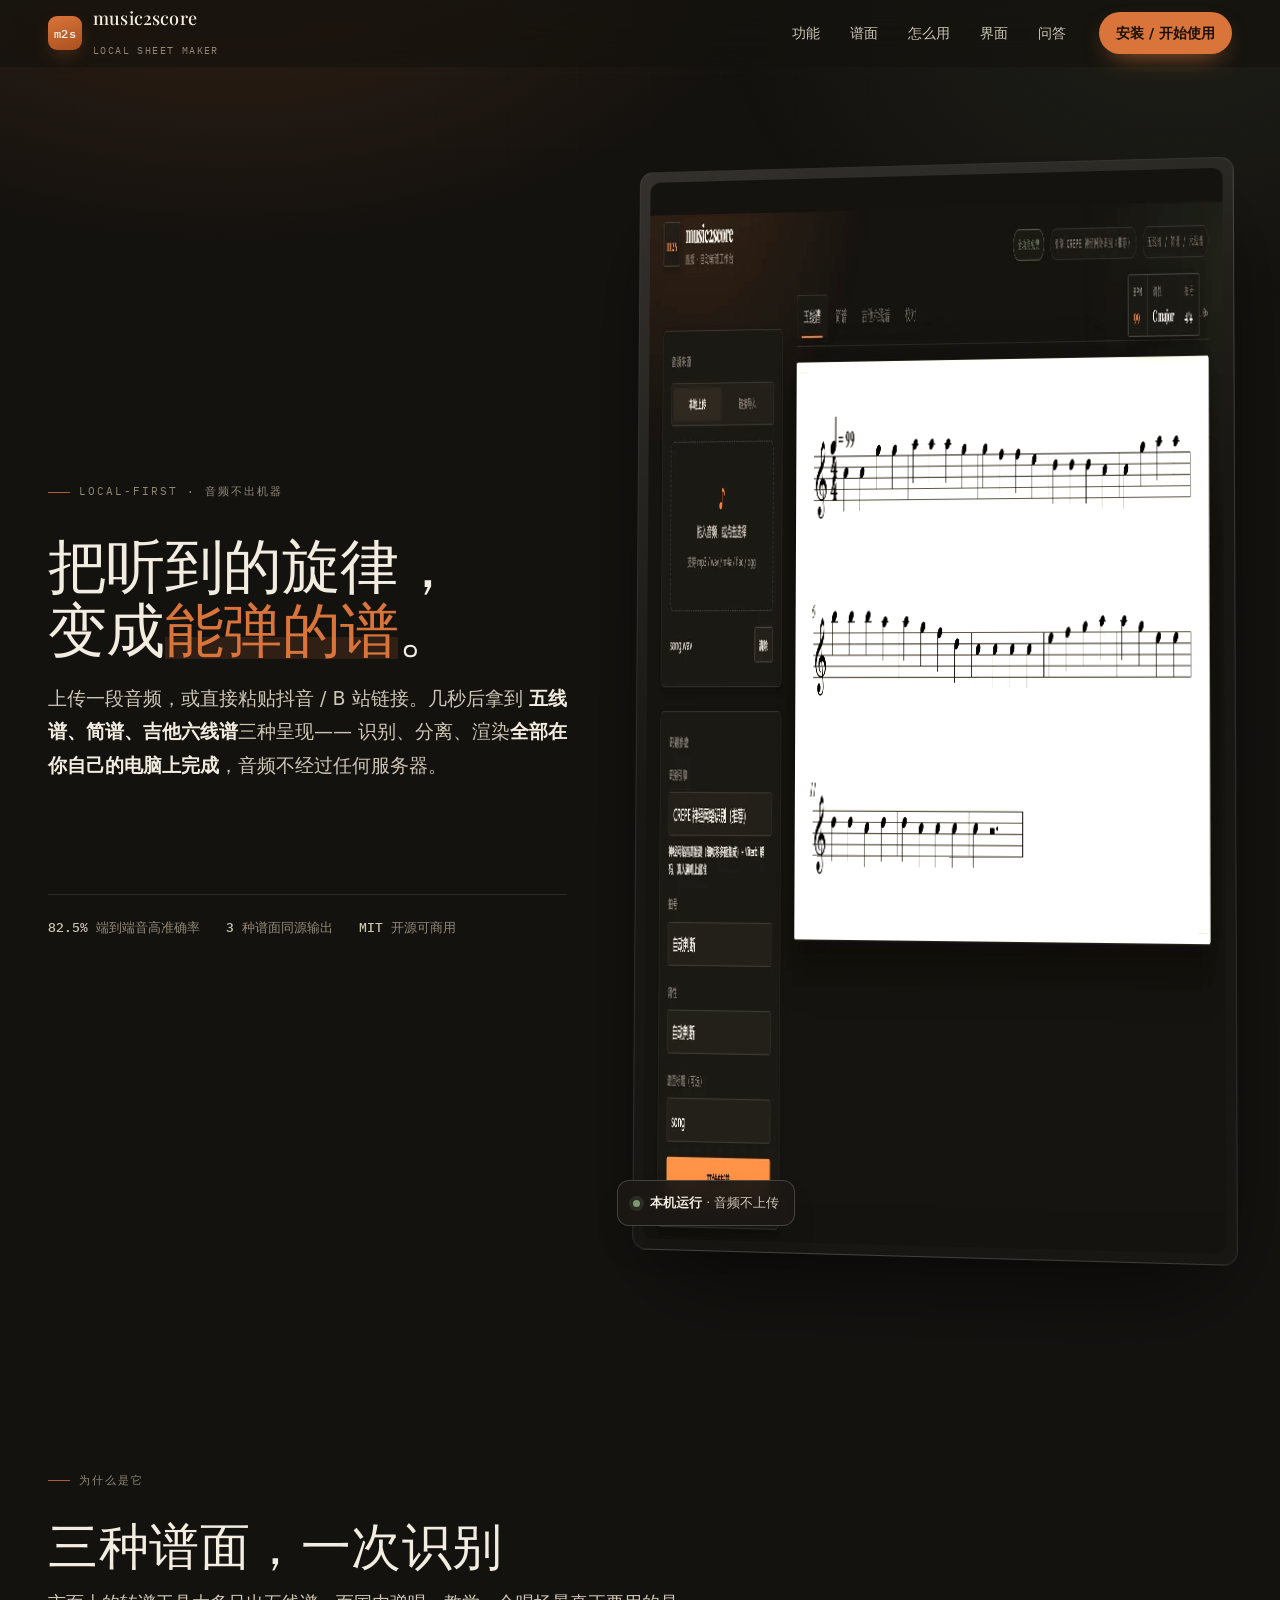
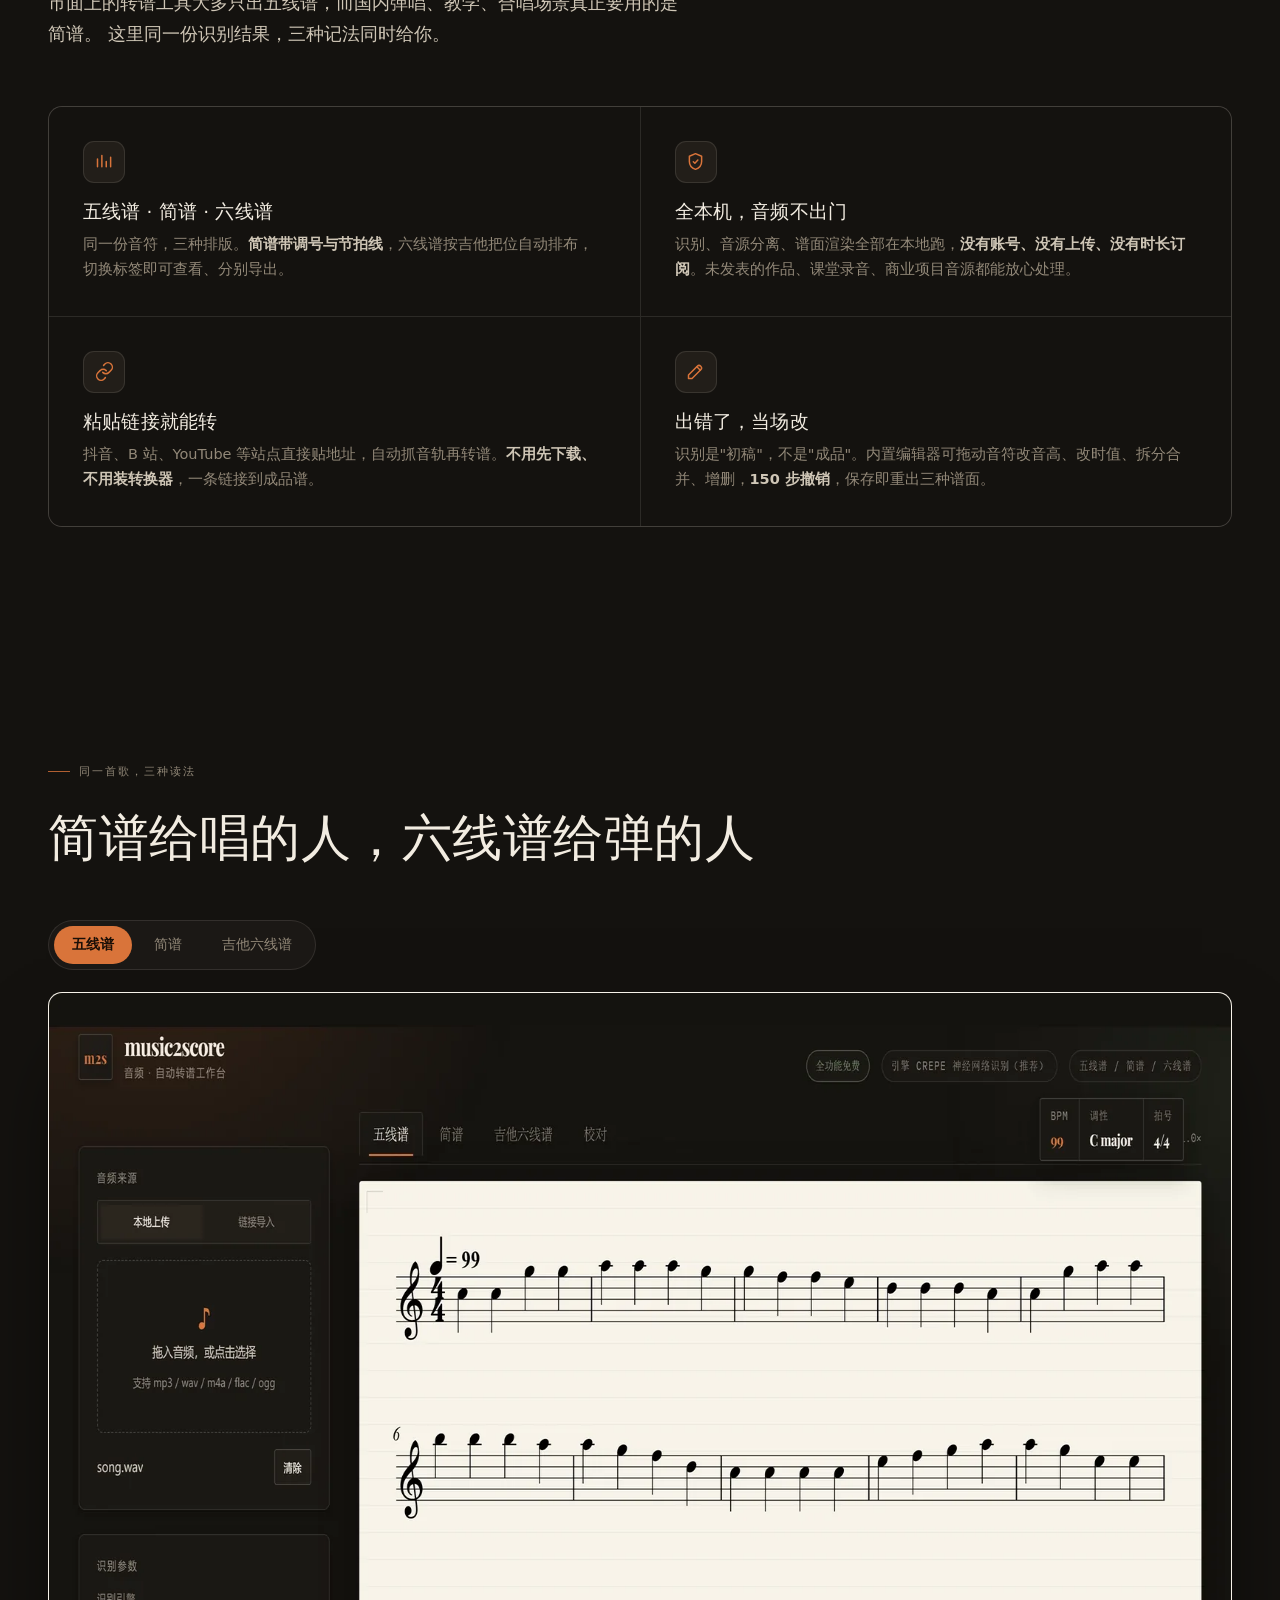
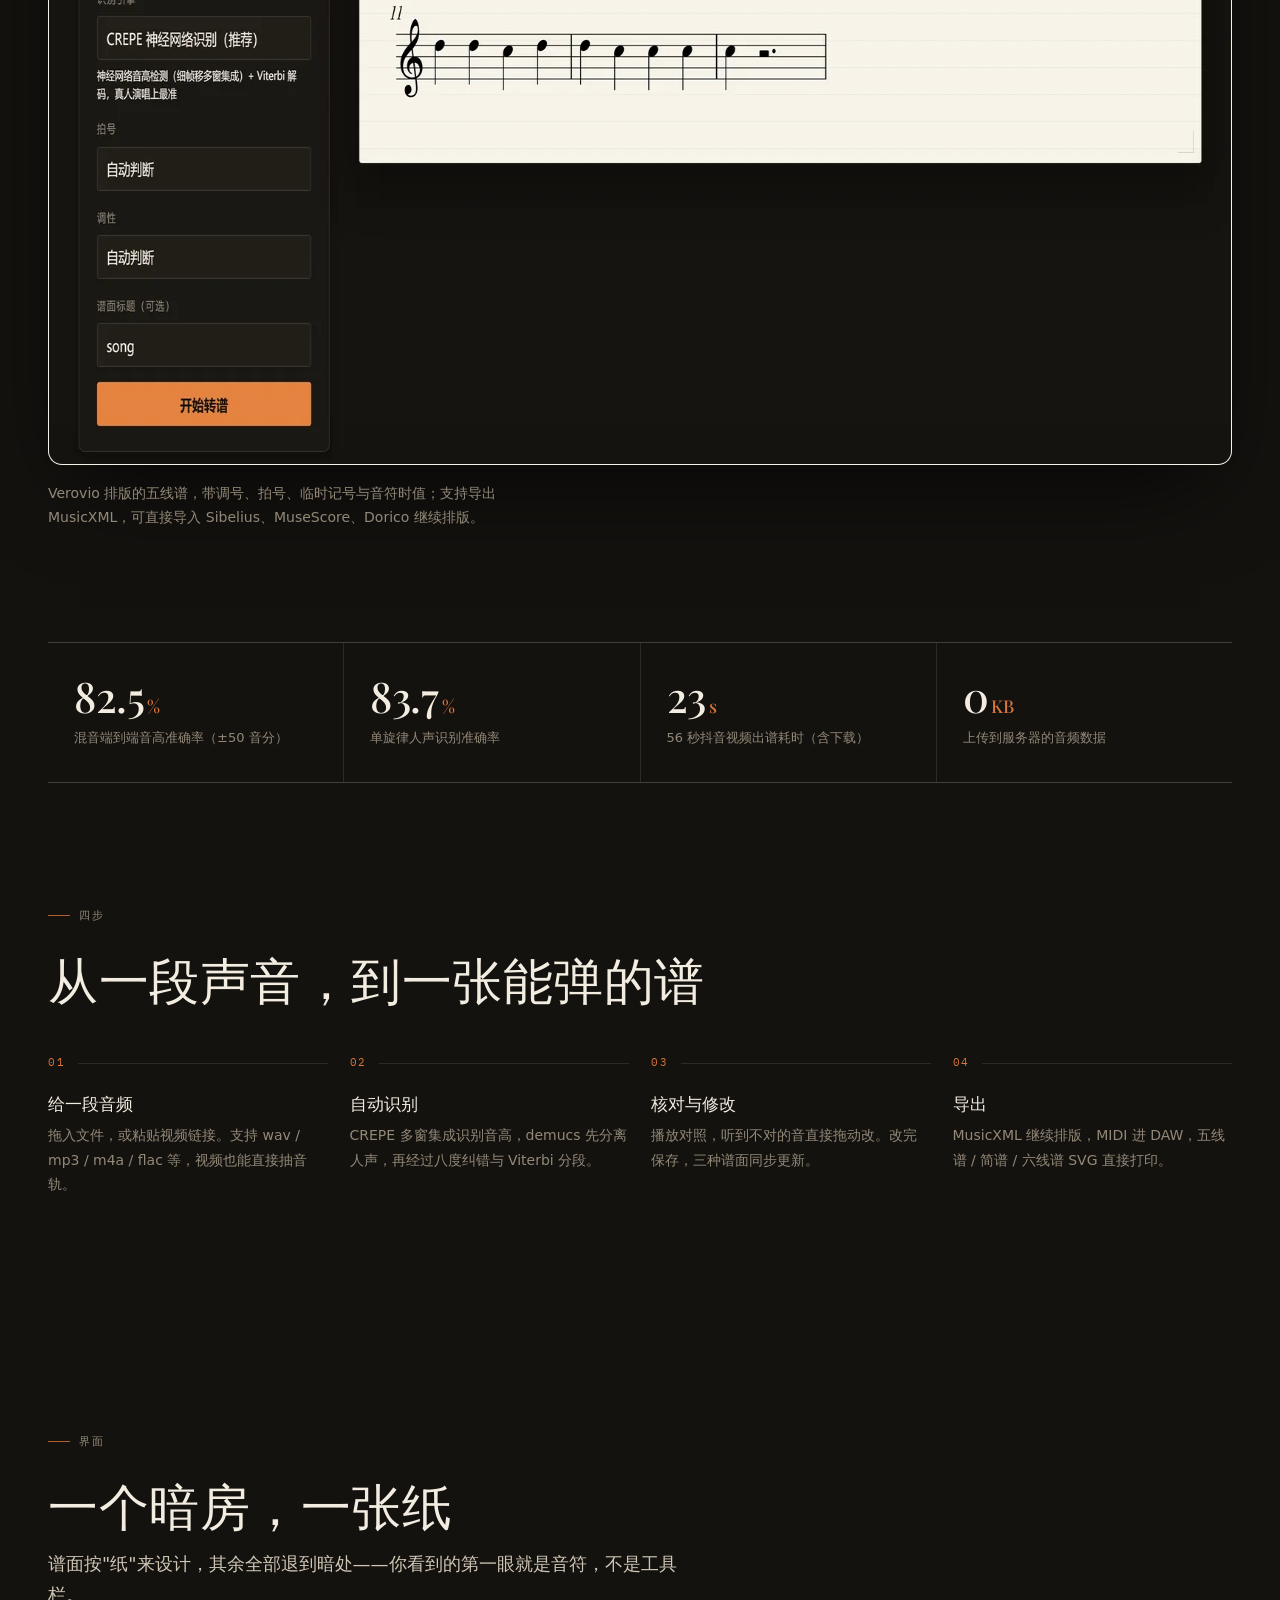
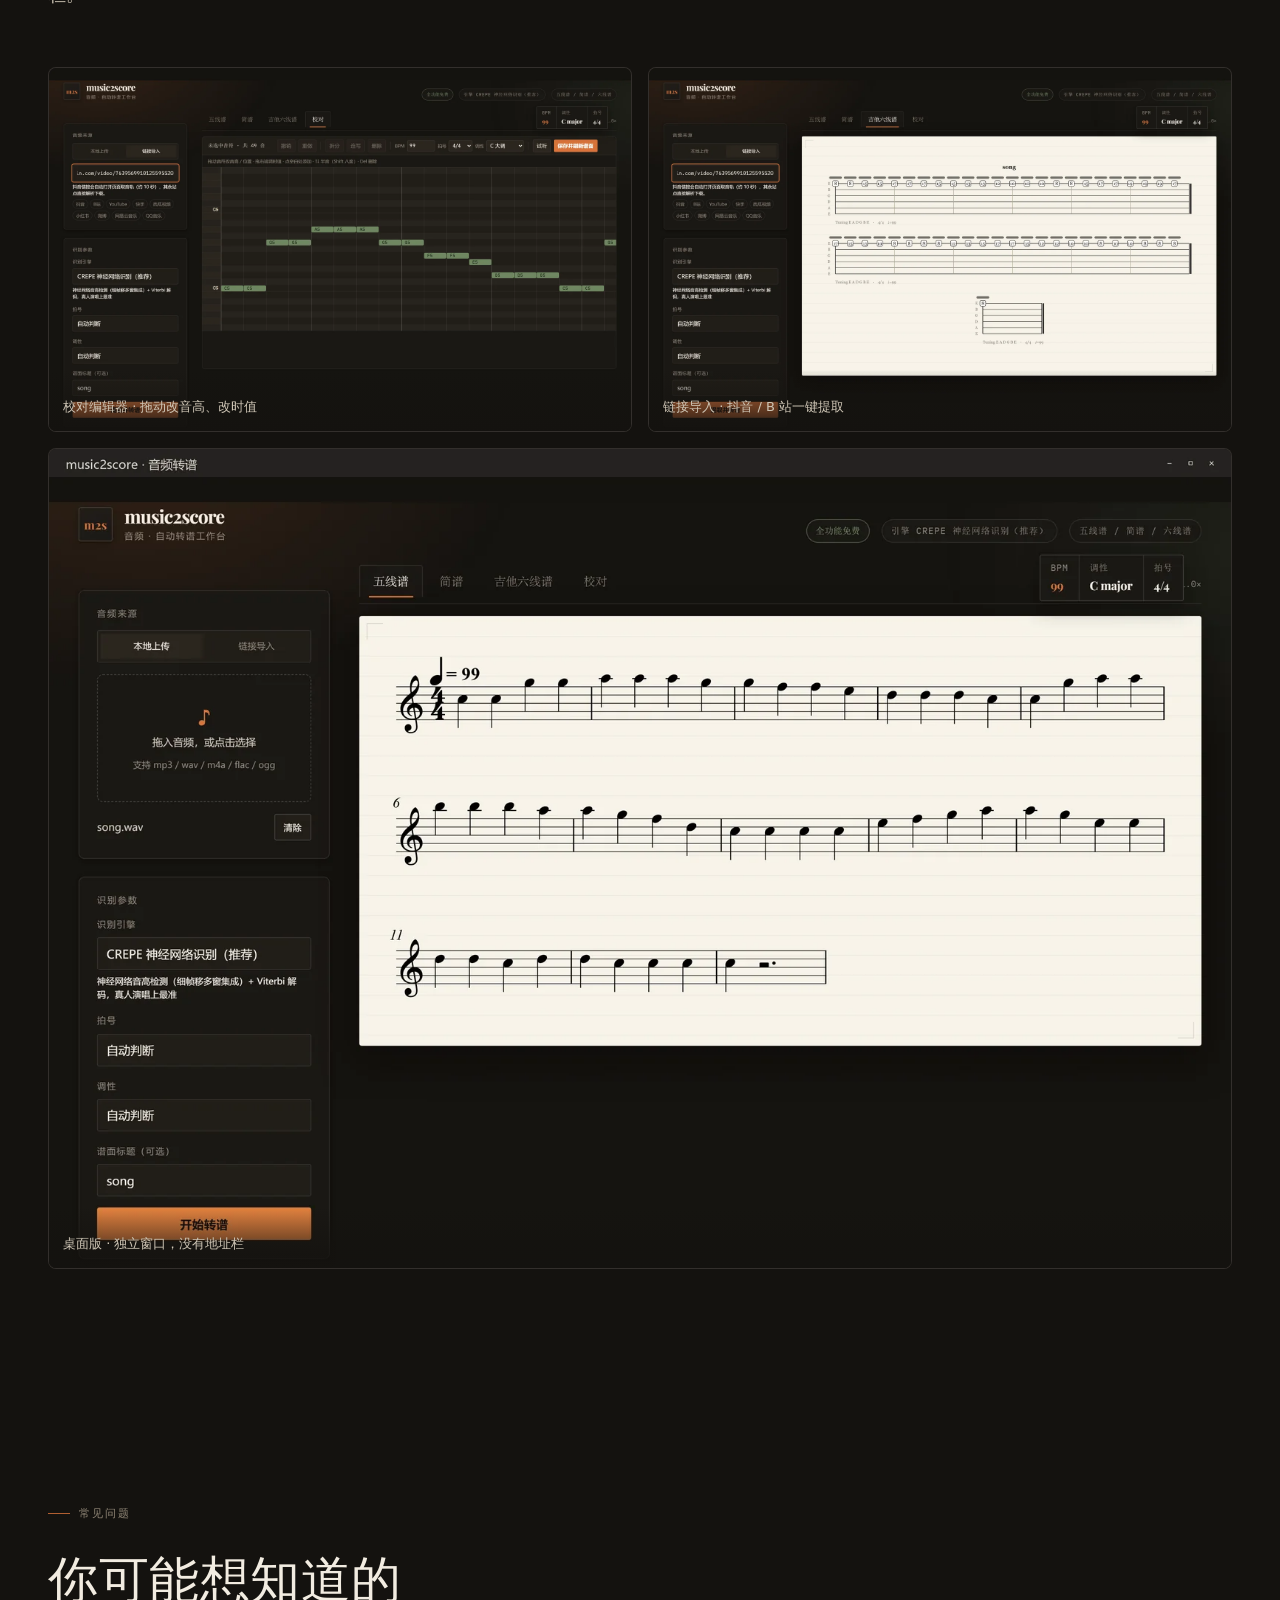
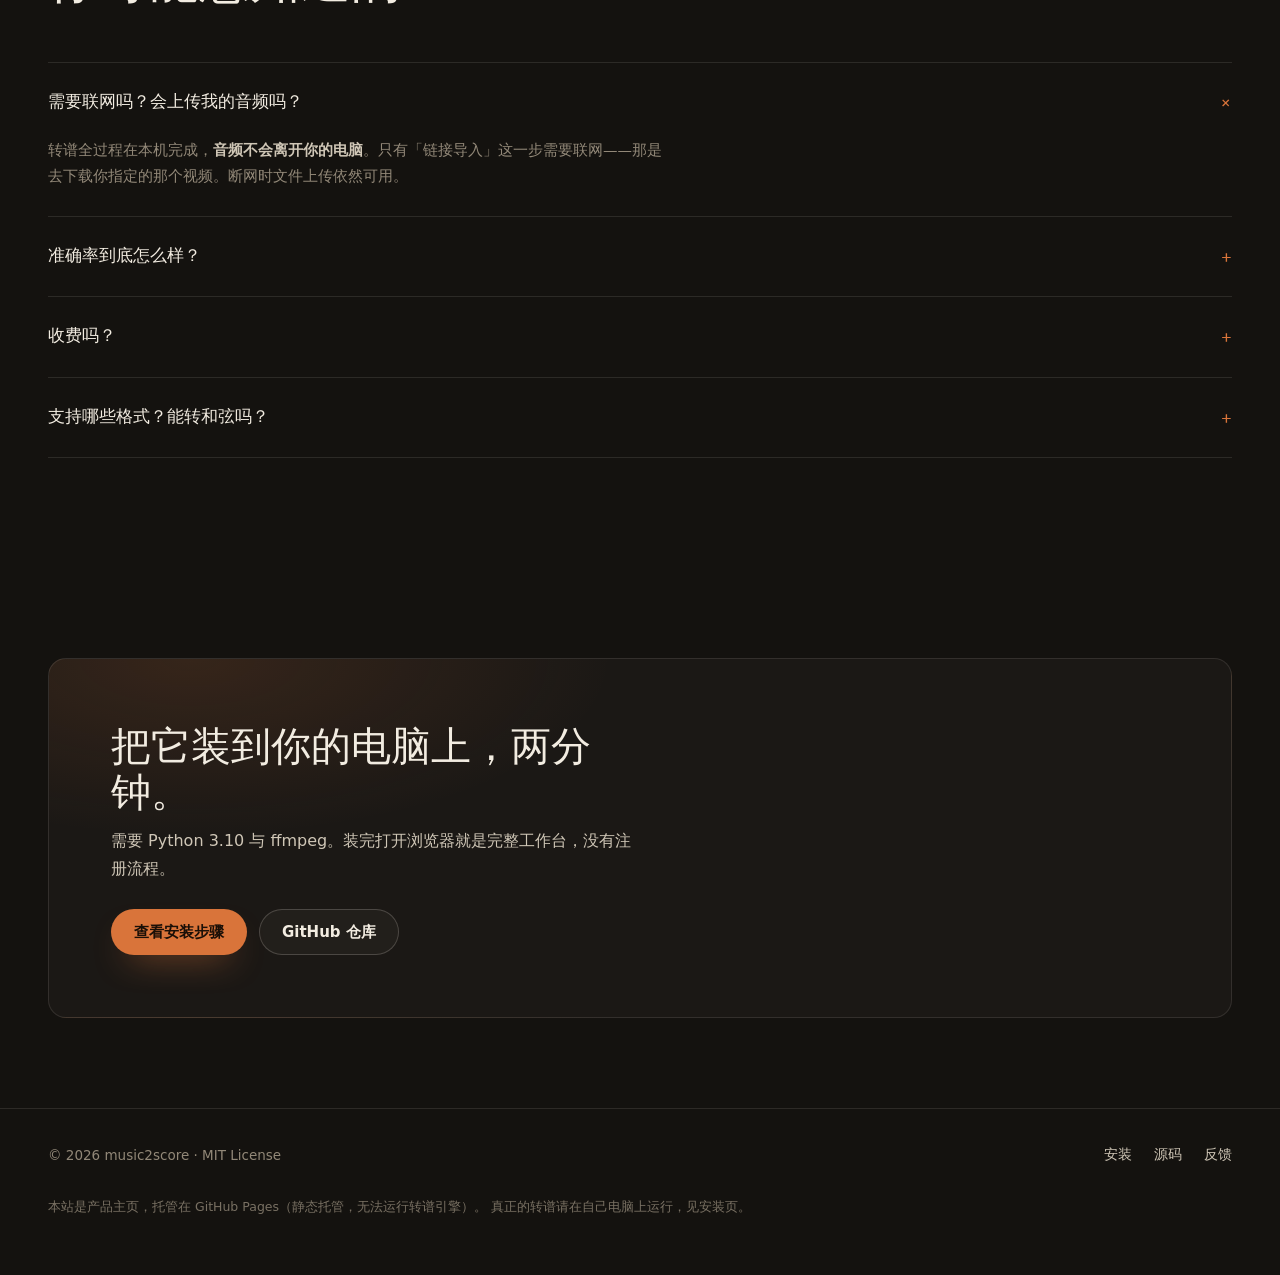
==== commit 64ef44f9: "重拍全部截图：完整取景不再裁切 UI - 新增 tests/shot_site.py：1600 宽视口 + 整页截图 + 按「识别参数」卡底边裁切 - 侧栏完整收尾、纸张完整、链接导入在转谱完成后取景" ====
--- a/docs/index.html
+++ b/docs/index.html
@@ -74,7 +74,7 @@
 
       <div class="hero-visual reveal" data-delay="2">
         <div class="shot-frame">
-          <img src="shots/staff.webp" width="1600" height="1055" alt="music2score 工作台：左侧上传区，右侧生成好的五线谱" fetchpriority="high">
+          <img src="shots/staff.webp" width="1600" height="1071" alt="music2score 工作台：左侧上传区，右侧生成好的五线谱" fetchpriority="high">
         </div>
         <div class="hero-badge"><i></i><span><b>本机运行</b> · 音频不上传</span></div>
       </div>
@@ -153,17 +153,17 @@
         </div>
 
         <div class="panel is-active" id="panel-staff" role="tabpanel" aria-labelledby="tab-staff">
-          <div class="paper-shot"><img src="shots/staff.webp" width="1600" height="1055" alt="自动生成的五线谱，带调号、拍号与连音线" loading="lazy"></div>
+          <div class="paper-shot"><img src="shots/staff.webp" width="1600" height="1071" alt="自动生成的五线谱，带调号、拍号与连音线" loading="lazy"></div>
           <p class="panel-note">Verovio 排版的五线谱，带调号、拍号、临时记号与音符时值；支持导出 MusicXML，可直接导入 Sibelius、MuseScore、Dorico 继续排版。</p>
         </div>
 
         <div class="panel" id="panel-jianpu" role="tabpanel" aria-labelledby="tab-jianpu">
-          <div class="paper-shot"><img src="shots/jianpu.webp" width="1600" height="1055" alt="自动生成的简谱，带调号、拍号与节奏线" loading="lazy"></div>
+          <div class="paper-shot"><img src="shots/jianpu.webp" width="1600" height="1071" alt="自动生成的简谱，带调号、拍号与节奏线" loading="lazy"></div>
           <p class="panel-note">简谱按首调记法生成，含调号 <span style="font-family:var(--mono)">1=C</span>、拍号、附点与延音线，A4 直出可打印。</p>
         </div>
 
         <div class="panel" id="panel-tab" role="tabpanel" aria-labelledby="tab-tab">
-          <div class="paper-shot"><img src="shots/tab.webp" width="1600" height="1055" alt="自动生成的吉他六线谱，标注把位与品位" loading="lazy"></div>
+          <div class="paper-shot"><img src="shots/tab.webp" width="1600" height="1071" alt="自动生成的吉他六线谱，标注把位与品位" loading="lazy"></div>
           <p class="panel-note">六线谱按吉他把位自动排布，标出品丝数字与换把位置，弹唱伴奏可以直接照着弹。</p>
         </div>
       </div>
@@ -232,15 +232,15 @@
       </div>
       <div class="gallery reveal">
         <figure data-full="shots/editor.webp">
-          <img src="shots/editor.webp" width="1600" height="1005" alt="校对编辑器界面" loading="lazy">
+          <img src="shots/editor.webp" width="1600" height="998" alt="校对编辑器界面" loading="lazy">
           <figcaption>校对编辑器 · 拖动改音高、改时值</figcaption>
         </figure>
         <figure data-full="shots/url.webp">
-          <img src="shots/url.webp" width="1600" height="1055" alt="粘贴链接导入面板" loading="lazy">
+          <img src="shots/url.webp" width="1600" height="998" alt="粘贴链接导入面板" loading="lazy">
           <figcaption>链接导入 · 抖音 / B 站一键提取</figcaption>
         </figure>
         <figure class="wide" data-full="shots/desktop.webp">
-          <img src="shots/desktop.webp" width="1600" height="1066" alt="桌面版窗口" loading="lazy">
+          <img src="shots/desktop.webp" width="1600" height="1109" alt="桌面版窗口" loading="lazy">
           <figcaption>桌面版 · 独立窗口，没有地址栏</figcaption>
         </figure>
       </div>
--- a/docs/styles/site.css
+++ b/docs/styles/site.css
@@ -55,8 +55,8 @@
     "Source Han Sans SC", "Noto Sans CJK SC", system-ui, sans-serif;
   --mono: "IBM Plex Mono", "JetBrains Mono", "Cascadia Mono", Consolas, monospace;
 
-  --wrap: 1140px;
-  --gut: clamp(20px, 5vw, 40px);
+  --wrap: 1400px;
+  --gut: clamp(20px, 4vw, 48px);
   --radius: 14px;
   --radius-sm: 8px;
   --shadow-lg: 0 40px 90px -30px rgba(0, 0, 0, 0.75);
@@ -239,7 +239,7 @@
 
 .section-title {
   font-family: var(--display);
-  font-size: clamp(28px, 4.4vw, 44px);
+  font-size: clamp(28px, 4vw, 50px);
   letter-spacing: 0.01em;
   margin: 14px 0 0;
 }
@@ -247,7 +247,7 @@
   margin: 14px 0 0;
   max-width: 56ch;
   color: var(--text-dim);
-  font-size: clamp(15px, 1.6vw, 17px);
+  font-size: clamp(15px, 1.6vw, 18px);
 }
 
 .section { padding: clamp(64px, 10vw, 112px) 0; position: relative; }
@@ -267,8 +267,8 @@
 }
 .hero-title {
   font-family: var(--display);
-  font-size: clamp(36px, 5vw, 56px);
-  line-height: 1.12;
+  font-size: clamp(36px, 4.6vw, 68px);
+  line-height: 1.1;
   letter-spacing: -0.01em;
   margin: 18px 0 0;
   text-wrap: balance;
@@ -290,7 +290,7 @@
 }
 .hero-lead {
   margin: 22px 0 0;
-  font-size: clamp(15px, 1.7vw, 17.5px);
+  font-size: clamp(15px, 1.5vw, 19px);
   color: var(--text-dim);
   max-width: 46ch;
 }
@@ -528,12 +528,13 @@
 
 .gallery {
   display: grid;
-  grid-template-columns: repeat(3, minmax(0, 1fr));
-  gap: 14px;
+  grid-template-columns: repeat(2, minmax(0, 1fr));
+  gap: 16px;
 }
 .gallery figure {
   position: relative;
   margin: 0;
+  align-self: start;
   border-radius: var(--radius-sm);
   overflow: hidden;
   border: 1px solid var(--border);
@@ -542,7 +543,8 @@
   transition: transform 0.35s var(--ease), border-color 0.3s;
 }
 .gallery figure:hover { transform: translateY(-3px); border-color: var(--border-strong); }
-.gallery img { width: 100%; aspect-ratio: 16 / 11; object-fit: cover; }
+/* 按原始比例完整显示，不裁切 UI 边缘 */
+.gallery img { width: 100%; height: auto; }
 .gallery figcaption {
   position: absolute;
   inset: auto 0 0 0;
